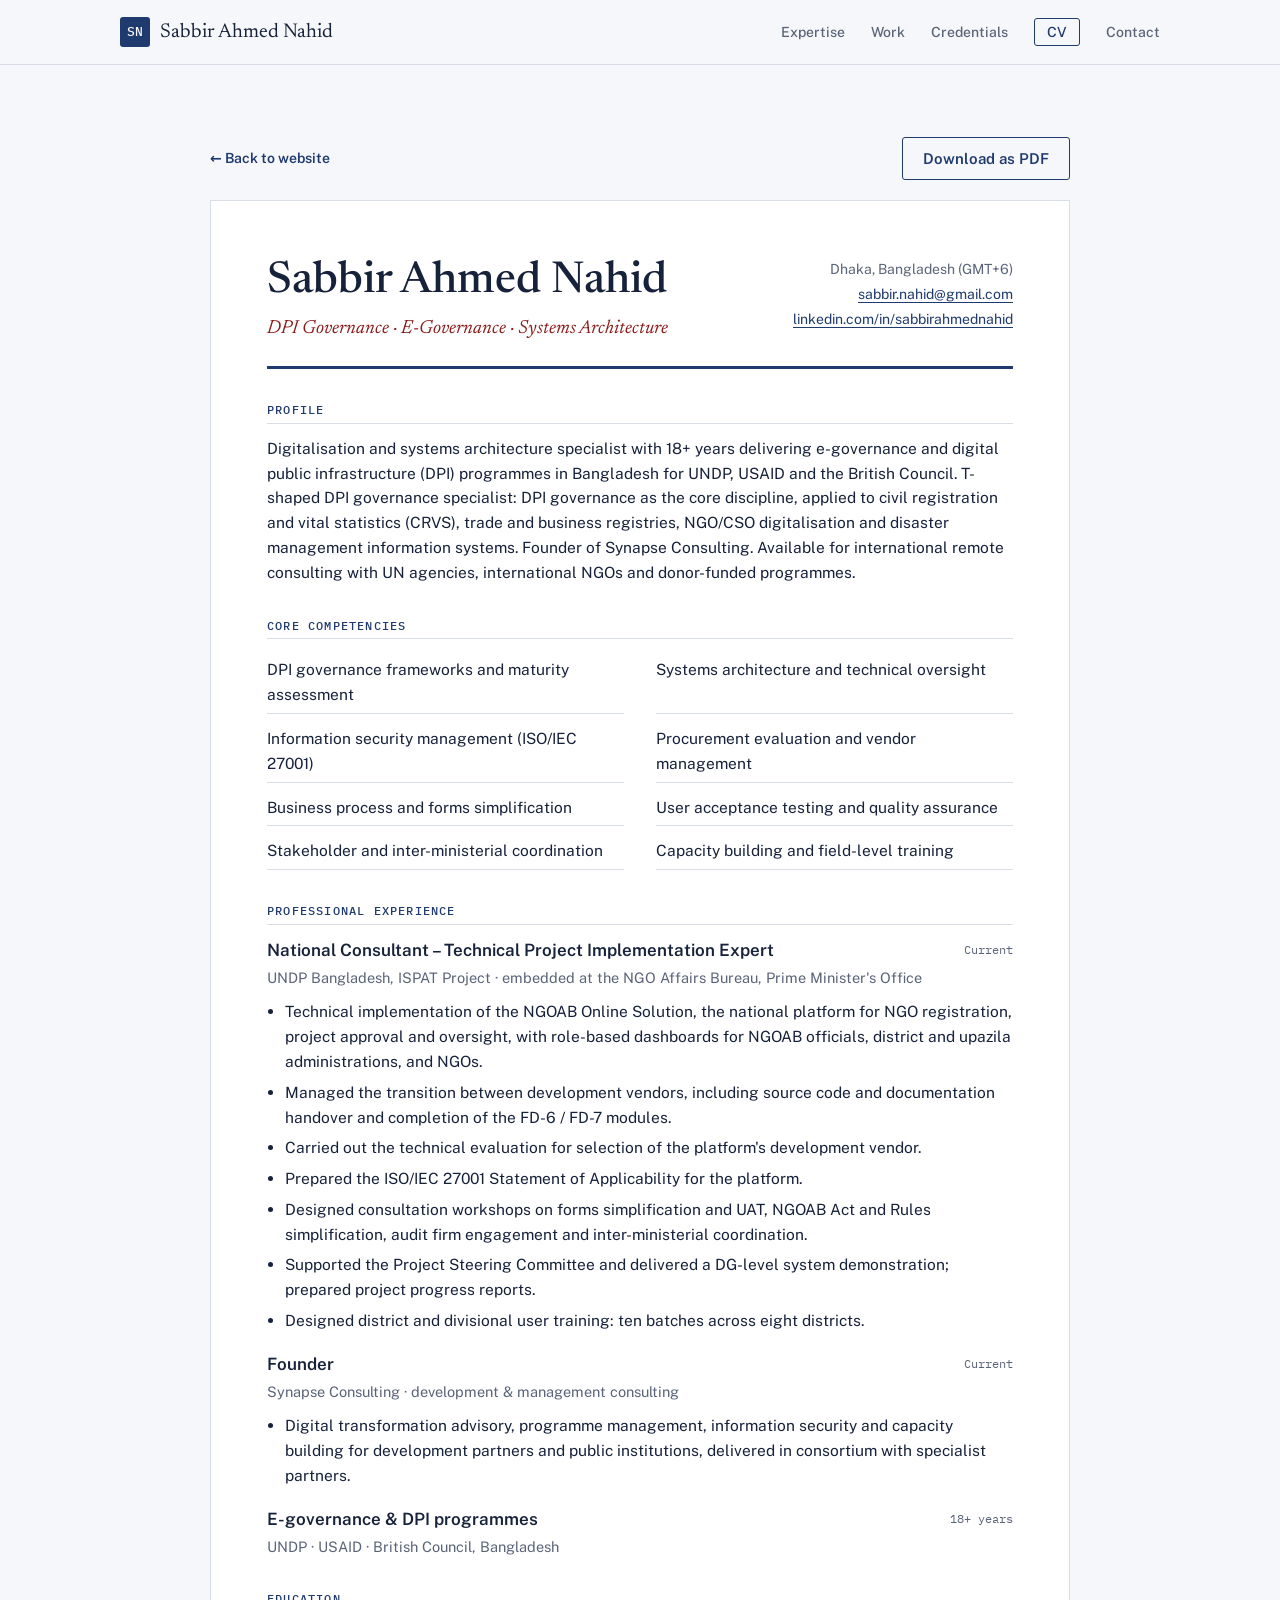
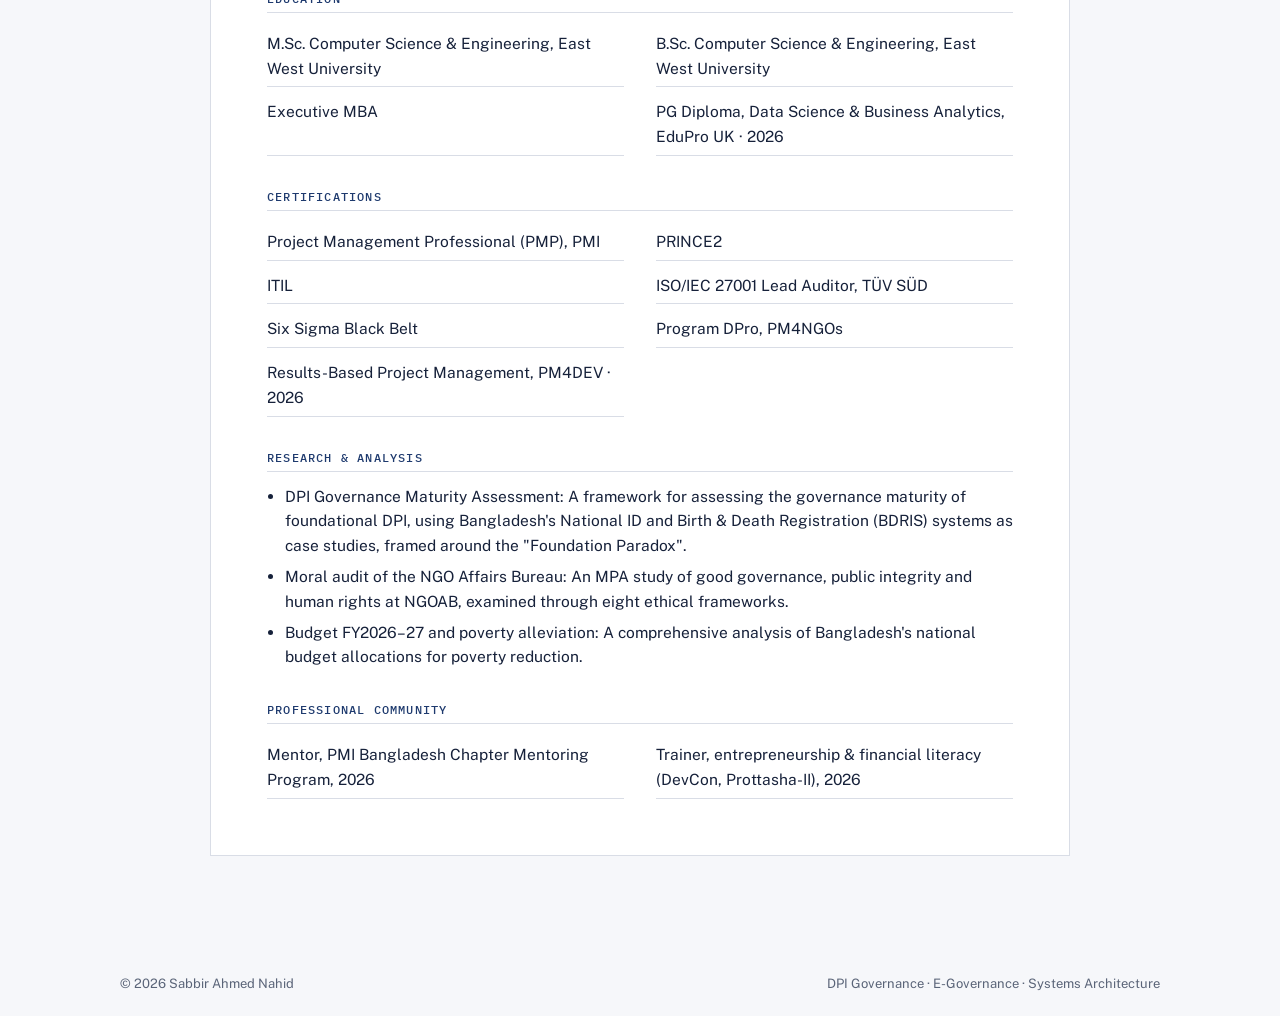
==== cv.html @ 0b2383c8 "Personal website and CV, content driven by content/site.json Co-Authored-By: Claude Opus 5.5 <norepl" ====
<!DOCTYPE html>
<html lang="en">
<head>
<meta charset="utf-8">
<meta name="viewport" content="width=device-width, initial-scale=1">
<title>Sabbir Ahmed Nahid — CV</title>
<meta name="description" content="Curriculum vitae of Sabbir Ahmed Nahid, DPI governance and e-governance specialist.">
<link rel="icon" href="data:image/svg+xml,%3Csvg xmlns='http://www.w3.org/2000/svg' viewBox='0 0 32 32'%3E%3Crect width='32' height='32' rx='4' fill='%231e3a6e'/%3E%3Ctext x='16' y='21' font-family='monospace' font-size='13' fill='white' text-anchor='middle'%3ESN%3C/text%3E%3C/svg%3E">
<link rel="preconnect" href="https://fonts.googleapis.com">
<link rel="preconnect" href="https://fonts.gstatic.com" crossorigin>
<link href="https://fonts.googleapis.com/css2?family=Newsreader:ital,opsz,wght@0,6..72,400;0,6..72,500;0,6..72,600;1,6..72,400&family=Public+Sans:wght@400;500;600;700&family=IBM+Plex+Mono:wght@400;500&display=swap" rel="stylesheet">
<link rel="stylesheet" href="/assets/css/style.css">
</head>
<body data-page="cv">

<header class="top" id="site-header"></header>

<section id="cv" aria-label="Curriculum vitae">
  <div class="wrap">
    <div class="cv-actions">
      <a class="cv-back" href="/">← Back to website</a>
      <button class="btn ghost" id="print-cv" type="button">Download as PDF</button>
    </div>
    <article class="cv" id="cv-doc"></article>
  </div>
</section>

<footer id="site-footer"></footer>
<script src="/assets/js/site.js"></script>
</body>
</html>
---- assets/css/style.css ----
/* Layout idea: a "T" — DPI governance as the deep vertical, sector applications as the horizontal bar — anchors the hero and the expertise section; everything else sits on a quiet ledger grid. */
:root{
  --ink:#16213a;
  --paper:#f6f7fa;
  --surface:#ffffff;
  --muted:#5a6478;
  --rule:#d9dde6;
  --royal:#1e3a6e;
  --crimson:#8b1a1a;
  --royal-soft:#e6ebf4;
  --display:"Newsreader", Cambria, Georgia, serif;
  --body:"Public Sans", "Segoe UI", system-ui, sans-serif;
  --mono:"IBM Plex Mono", ui-monospace, Menlo, monospace;
  color-scheme: light;
}
@media (prefers-color-scheme: dark){
  :root:not([data-theme="light"]){
    --ink:#e7ebf3; --paper:#0e1422; --surface:#151d2f; --muted:#9aa5bb; --rule:#2a344a;
    --royal:#8fb0ec; --crimson:#e07a72; --royal-soft:#1b2740; color-scheme: dark;
  }
}
:root[data-theme="dark"]{
  --ink:#e7ebf3; --paper:#0e1422; --surface:#151d2f; --muted:#9aa5bb; --rule:#2a344a;
  --royal:#8fb0ec; --crimson:#e07a72; --royal-soft:#1b2740; color-scheme: dark;
}

*{box-sizing:border-box}
html{scroll-behavior:smooth}
@media (prefers-reduced-motion: reduce){html{scroll-behavior:auto}*{transition:none!important}}
body{margin:0;background:var(--paper);color:var(--ink);font-family:var(--body);font-size:17px;line-height:1.6}
a{color:var(--royal);text-underline-offset:3px}
a:focus-visible,button:focus-visible{outline:2px solid var(--crimson);outline-offset:3px;border-radius:2px}
h1,h2,h3{font-family:var(--display);font-weight:500;line-height:1.15;text-wrap:balance;margin:0}
p{margin:0}
.wrap{max-width:1120px;margin:0 auto;padding:0 clamp(16px,4vw,40px)}
.label{font-family:var(--mono);font-size:12px;letter-spacing:.08em;text-transform:uppercase;color:var(--muted)}

/* Nav */
header.top{position:sticky;top:0;z-index:5;background:color-mix(in srgb,var(--paper) 88%,transparent);backdrop-filter:blur(8px);border-bottom:1px solid var(--rule)}
header.top .wrap{display:flex;align-items:center;justify-content:space-between;gap:24px;height:64px}
.mark{display:flex;align-items:center;gap:10px;text-decoration:none;color:var(--ink);font-family:var(--display);font-size:20px}
.mark b{display:inline-grid;place-items:center;width:30px;height:30px;background:var(--royal);color:var(--paper);font-family:var(--mono);font-size:13px;font-weight:500;border-radius:3px}
nav ul{display:flex;gap:26px;list-style:none;margin:0;padding:0}
nav a{color:var(--muted);text-decoration:none;font-size:14px;font-weight:500}
nav a:hover{color:var(--ink)}
@media (max-width:720px){nav ul{gap:16px}nav li.opt{display:none}}

/* Hero */
.hero{padding:clamp(48px,8vw,96px) 0 clamp(40px,6vw,72px);border-bottom:1px solid var(--rule)}
.hero .wrap{display:grid;grid-template-columns:1.25fr 1fr;gap:clamp(32px,5vw,72px);align-items:center}
@media (max-width:880px){.hero .wrap{grid-template-columns:1fr}}
.hero h1{font-size:clamp(38px,5.4vw,64px);letter-spacing:-.015em;margin:18px 0 22px}
.hero h1 em{font-style:italic;color:var(--crimson)}
.hero .lede{font-size:19px;color:var(--muted);max-width:56ch}
.hero .who{margin-top:28px;display:flex;flex-wrap:wrap;gap:12px 28px;font-size:15px}
.hero .who strong{display:block;font-weight:600}
.hero .who span{color:var(--muted)}
.cta{margin-top:32px;display:flex;flex-wrap:wrap;gap:12px}
.btn{display:inline-flex;align-items:center;gap:8px;padding:12px 20px;border-radius:3px;font-weight:600;font-size:15px;text-decoration:none;border:1px solid var(--royal);transition:background .15s,color .15s}
.btn.primary{background:var(--royal);color:var(--paper)}
.btn.primary:hover{background:var(--crimson);border-color:var(--crimson)}
.btn.ghost{color:var(--royal)}
.btn.ghost:hover{background:var(--royal-soft)}

/* T diagram */
.tee{position:relative;font-family:var(--body)}
.tee .bar{display:grid;grid-template-columns:repeat(4,1fr);gap:6px}
.tee .cell{background:var(--surface);border:1px solid var(--rule);border-top:3px solid var(--crimson);padding:12px 10px;font-size:13px;font-weight:600;line-height:1.3;min-height:76px;display:flex;flex-direction:column;justify-content:space-between;transition:transform .2s}
.tee .cell:hover{transform:translateY(-3px)}
.tee .cell small{font-family:var(--mono);font-weight:400;font-size:10.5px;color:var(--muted);letter-spacing:.04em}
.tee .stem{margin:6px auto 0;width:42%;min-width:150px;background:var(--royal);color:var(--paper);padding:22px 18px 26px;text-align:center}
.tee .stem .label{color:color-mix(in srgb,var(--paper) 70%,transparent)}
.tee .stem h3{font-size:26px;margin:8px 0 14px;color:var(--paper)}
.tee .stem ol{list-style:none;margin:0;padding:0;display:grid;gap:8px;font-size:13px}
.tee .stem li{border-top:1px solid color-mix(in srgb,var(--paper) 25%,transparent);padding-top:8px}
.tee figcaption{margin-top:14px;text-align:center;font-size:13px;color:var(--muted)}
@media (max-width:480px){.tee .bar{grid-template-columns:repeat(2,1fr)}.tee .stem{width:70%}}

/* Facts strip */
.facts{border-bottom:1px solid var(--rule);background:var(--surface)}
.facts .wrap{display:grid;grid-template-columns:repeat(4,1fr)}
.fact{padding:26px 20px 24px;border-left:1px solid var(--rule)}
.fact:first-child{border-left:0;padding-left:0}
.fact .n{font-family:var(--display);font-size:40px;line-height:1;color:var(--royal);font-variant-numeric:tabular-nums}
.fact p{margin-top:8px;font-size:14px;color:var(--muted)}
@media (max-width:760px){.facts .wrap{grid-template-columns:repeat(2,1fr)}.fact:nth-child(3){border-left:0;padding-left:0}.fact{border-top:1px solid var(--rule)}.fact:nth-child(-n+2){border-top:0}}

/* Sections */
section.block{padding:clamp(56px,8vw,96px) 0;border-bottom:1px solid var(--rule)}
.head{display:grid;grid-template-columns:220px 1fr;gap:32px;margin-bottom:40px}
.head h2{font-size:clamp(30px,3.6vw,42px)}
.head p{color:var(--muted);margin-top:12px;max-width:62ch}
@media (max-width:760px){.head{grid-template-columns:1fr;gap:8px}}
.num{font-family:var(--mono);font-size:12px;color:var(--crimson);letter-spacing:.08em;padding-top:12px}

/* Expertise */
.sectors{display:grid;grid-template-columns:repeat(4,1fr);gap:1px;background:var(--rule);border:1px solid var(--rule)}
.sector{background:var(--surface);padding:24px 22px}
.sector h3{font-size:22px;margin-bottom:10px}
.sector p{font-size:15px;color:var(--muted)}
.sector .label{display:block;margin-bottom:14px;color:var(--crimson)}
@media (max-width:900px){.sectors{grid-template-columns:repeat(2,1fr)}}
@media (max-width:520px){.sectors{grid-template-columns:1fr}}
.deep{margin-top:20px;display:grid;grid-template-columns:1fr 2fr;gap:0;border:1px solid var(--royal);background:var(--royal-soft)}
.deep .l{background:var(--royal);color:var(--paper);padding:28px 26px}
.deep .l .label{color:color-mix(in srgb,var(--paper) 70%,transparent)}
.deep .l h3{font-size:28px;margin-top:10px;color:var(--paper)}
.deep ul{margin:0;padding:26px 28px;list-style:none;display:grid;grid-template-columns:1fr 1fr;gap:12px 28px;font-size:15px}
.deep li{padding-left:16px;position:relative}
.deep li::before{content:"";position:absolute;left:0;top:.62em;width:7px;height:2px;background:var(--crimson)}
@media (max-width:760px){.deep{grid-template-columns:1fr}.deep ul{grid-template-columns:1fr}}

/* Engagement */
.engage{display:grid;grid-template-columns:220px 1fr;gap:32px}
@media (max-width:760px){.engage{grid-template-columns:1fr;gap:12px}}
.role{background:var(--surface);border:1px solid var(--rule);padding:clamp(22px,3vw,36px)}
.role .meta{display:flex;flex-wrap:wrap;gap:8px 18px;align-items:baseline;justify-content:space-between;border-bottom:1px solid var(--rule);padding-bottom:18px;margin-bottom:22px}
.role h3{font-size:26px}
.role .org{color:var(--muted);font-size:15px;margin-top:4px}
.chip{display:inline-block;font-family:var(--mono);font-size:11.5px;padding:4px 10px;border:1px solid var(--royal);color:var(--royal);border-radius:20px;white-space:nowrap}
.role > p{max-width:70ch;margin-bottom:22px}
.ledger{display:grid;grid-template-columns:1fr 1fr;gap:0 36px}
.ledger div{padding:14px 0;border-top:1px solid var(--rule);font-size:15px}
.ledger b{display:block;font-weight:600;margin-bottom:3px}
.ledger span{color:var(--muted)}
@media (max-width:700px){.ledger{grid-template-columns:1fr}}
.partners{margin-top:28px;display:flex;flex-wrap:wrap;gap:10px 36px;align-items:baseline}
.partners .p{font-family:var(--display);font-size:24px;color:var(--ink)}

/* Synapse */
.firm{display:grid;grid-template-columns:1.1fr 1fr;gap:clamp(28px,5vw,64px);align-items:start}
@media (max-width:820px){.firm{grid-template-columns:1fr}}
.tag{font-family:var(--display);font-style:italic;font-size:clamp(28px,3.4vw,40px);color:var(--crimson);line-height:1.2;margin:14px 0 18px}
.services{list-style:none;margin:0;padding:0;counter-reset:s}
.services li{counter-increment:s;display:grid;grid-template-columns:44px 1fr;padding:16px 0;border-top:1px solid var(--rule)}
.services li::before{content:counter(s,decimal-leading-zero);font-family:var(--mono);font-size:12px;color:var(--crimson);padding-top:4px}
.services b{display:block}
.services span{color:var(--muted);font-size:15px}

/* Credentials */
.creds{display:grid;grid-template-columns:repeat(3,1fr);gap:28px}
@media (max-width:900px){.creds{grid-template-columns:1fr}}
.col h3{font-size:22px;padding-bottom:12px;border-bottom:2px solid var(--ink);margin-bottom:6px}
.col ul{list-style:none;margin:0;padding:0}
.col li{padding:12px 0;border-bottom:1px solid var(--rule);font-size:15px;display:flex;justify-content:space-between;gap:16px}
.col li span{color:var(--muted);font-family:var(--mono);font-size:12px;white-space:nowrap;padding-top:3px}
.pipeline{display:flex;flex-wrap:wrap;align-items:center;gap:8px;margin-top:16px}
.pipeline .chip.next{border-style:dashed;color:var(--muted);border-color:var(--muted)}
.pipeline i{color:var(--muted);font-style:normal}

/* Research */
.research{display:grid;grid-template-columns:repeat(3,1fr);gap:20px}
@media (max-width:900px){.research{grid-template-columns:1fr}}
.paper{background:var(--surface);border:1px solid var(--rule);padding:26px;display:flex;flex-direction:column;gap:12px}
.paper h3{font-size:22px}
.paper p{font-size:15px;color:var(--muted)}
.paper.feature{border-top:3px solid var(--crimson)}

/* Contact */
.contact{background:var(--royal);color:var(--paper);padding:clamp(56px,8vw,88px) 0}
.contact .wrap{display:grid;grid-template-columns:1.3fr 1fr;gap:40px;align-items:end}
@media (max-width:820px){.contact .wrap{grid-template-columns:1fr}}
.contact h2{font-size:clamp(32px,4.2vw,50px);color:var(--paper)}
.contact p{color:color-mix(in srgb,var(--paper) 78%,transparent);margin-top:16px;max-width:52ch}
.contact dl{margin:0;display:grid;gap:14px}
.contact dt{font-family:var(--mono);font-size:11.5px;letter-spacing:.08em;text-transform:uppercase;color:color-mix(in srgb,var(--paper) 60%,transparent)}
.contact dd{margin:2px 0 0;font-size:17px}
.contact a{color:var(--paper)}
/* CV view */
.cv-link{border:1px solid var(--royal);color:var(--royal)!important;padding:5px 12px;border-radius:3px}
.cv-link:hover{background:var(--royal-soft)}
#cv{padding:clamp(40px,6vw,72px) 0 clamp(56px,8vw,96px)}
.cv{max-width:860px;margin:0 auto;background:var(--surface);border:1px solid var(--rule);padding:clamp(24px,5vw,56px)}
.cv-top{display:flex;flex-wrap:wrap;justify-content:space-between;gap:16px 32px;border-bottom:3px solid var(--royal);padding-bottom:22px}
.cv-top h1{font-size:clamp(32px,4.4vw,44px)}
.cv-top .sub{color:var(--crimson);font-family:var(--display);font-style:italic;font-size:19px;margin-top:6px}
.cv-top address{font-style:normal;font-size:14px;line-height:1.8;color:var(--muted);text-align:right}
@media (max-width:600px){.cv-top address{text-align:left}}
.cv h2{font-family:var(--mono);font-size:12px;letter-spacing:.1em;text-transform:uppercase;color:var(--royal);font-weight:500;margin:34px 0 12px;padding-bottom:6px;border-bottom:1px solid var(--rule)}
.cv p,.cv li{font-size:15.5px}
.cv ul{margin:0;padding-left:18px;display:grid;gap:6px}
.cv .item{display:grid;grid-template-columns:1fr auto;gap:2px 20px;margin-bottom:18px}
.cv .item b{font-weight:600}
.cv .item .when{font-family:var(--mono);font-size:12px;color:var(--muted);white-space:nowrap;padding-top:3px}
.cv .item .org{grid-column:1/-1;color:var(--muted);font-size:14.5px}
.cv .item ul{grid-column:1/-1;margin-top:8px}
.cv .two{display:grid;grid-template-columns:1fr 1fr;gap:6px 32px;padding:0;list-style:none}
.cv .two li{padding:6px 0;border-bottom:1px solid var(--rule)}
@media (max-width:600px){.cv .two{grid-template-columns:1fr}}
.cv-back{display:inline-block;margin-bottom:20px;font-size:14px;font-weight:600;text-decoration:none}
footer{padding:22px 0;font-size:13px;color:var(--muted)}
footer .wrap{display:flex;justify-content:space-between;flex-wrap:wrap;gap:10px}

/* Header link active state */
nav a[aria-current="page"]{color:var(--ink)}
.cv-actions{max-width:860px;margin:0 auto 20px;display:flex;justify-content:space-between;align-items:center;gap:12px;flex-wrap:wrap}
.cv-actions .cv-back{margin:0}
button.btn{cursor:pointer;font-family:var(--body);background:transparent}

/* Contact form */
.form{display:grid;gap:12px;margin-top:28px;max-width:560px}
.form .row{display:grid;grid-template-columns:1fr 1fr;gap:12px}
@media (max-width:560px){.form .row{grid-template-columns:1fr}}
.form label{display:grid;gap:4px;font-family:var(--mono);font-size:11.5px;letter-spacing:.08em;text-transform:uppercase;color:color-mix(in srgb,var(--paper) 70%,transparent)}
.form input,.form textarea{font:inherit;font-family:var(--body);font-size:15px;text-transform:none;letter-spacing:0;padding:10px 12px;border-radius:3px;border:1px solid color-mix(in srgb,var(--paper) 35%,transparent);background:color-mix(in srgb,var(--paper) 8%,transparent);color:var(--paper)}
.form input:focus,.form textarea:focus{outline:2px solid var(--paper);outline-offset:1px}
.form textarea{min-height:120px;resize:vertical}
.form .hp{position:absolute;left:-9999px}
.form button{justify-self:start;background:var(--paper);color:var(--royal);border-color:var(--paper)}
.form button:hover{background:var(--crimson);color:var(--paper);border-color:var(--crimson)}
.form .status{font-size:14px;min-height:1.4em;color:var(--paper)}

/* Print the CV cleanly */
@media print{
  header.top,footer,.cv-actions{display:none!important}
  body{background:#fff;color:#000;font-size:11pt}
  #cv{padding:0}
  .cv{border:0;padding:0;max-width:none}
  .cv h2{color:#1e3a6e}
  .cv-top{border-bottom-color:#1e3a6e}
  .cv-top .sub{color:#8b1a1a}
  a{color:#000;text-decoration:none}
  .cv .item{break-inside:avoid}
}
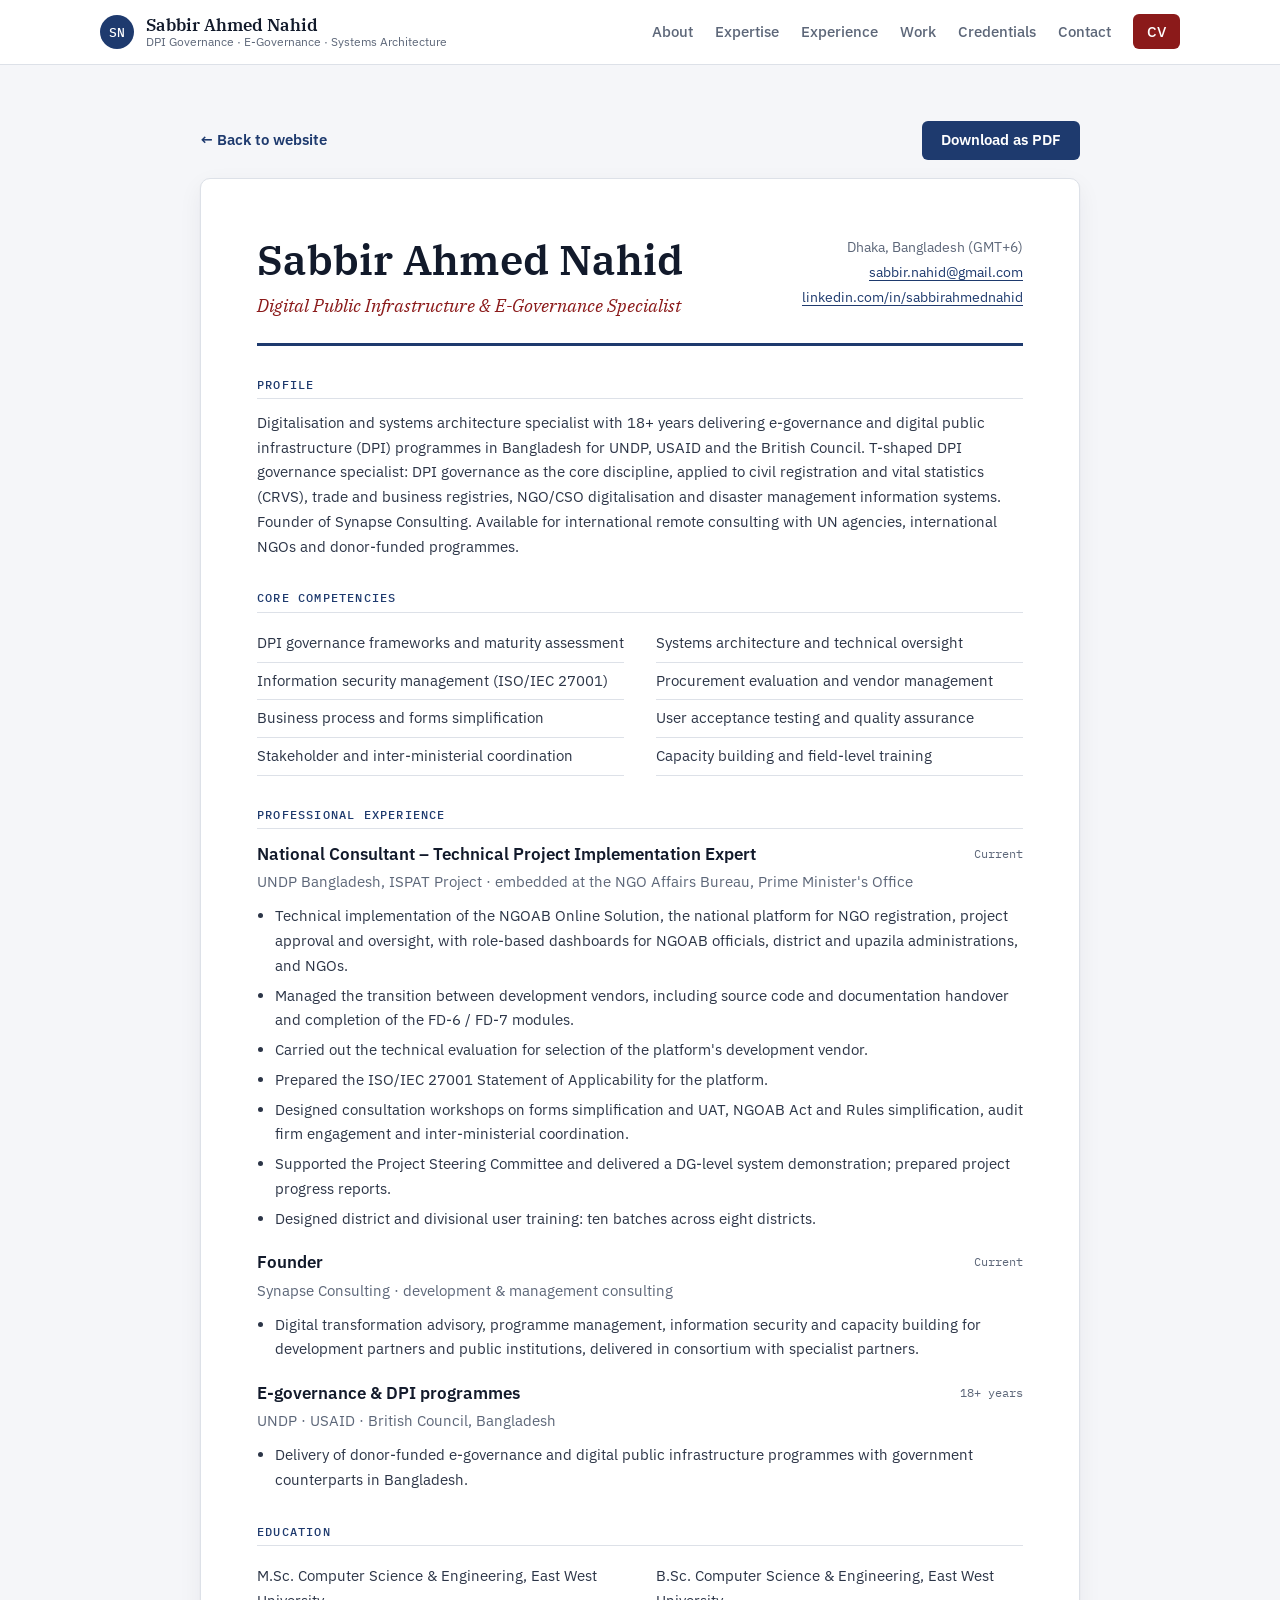
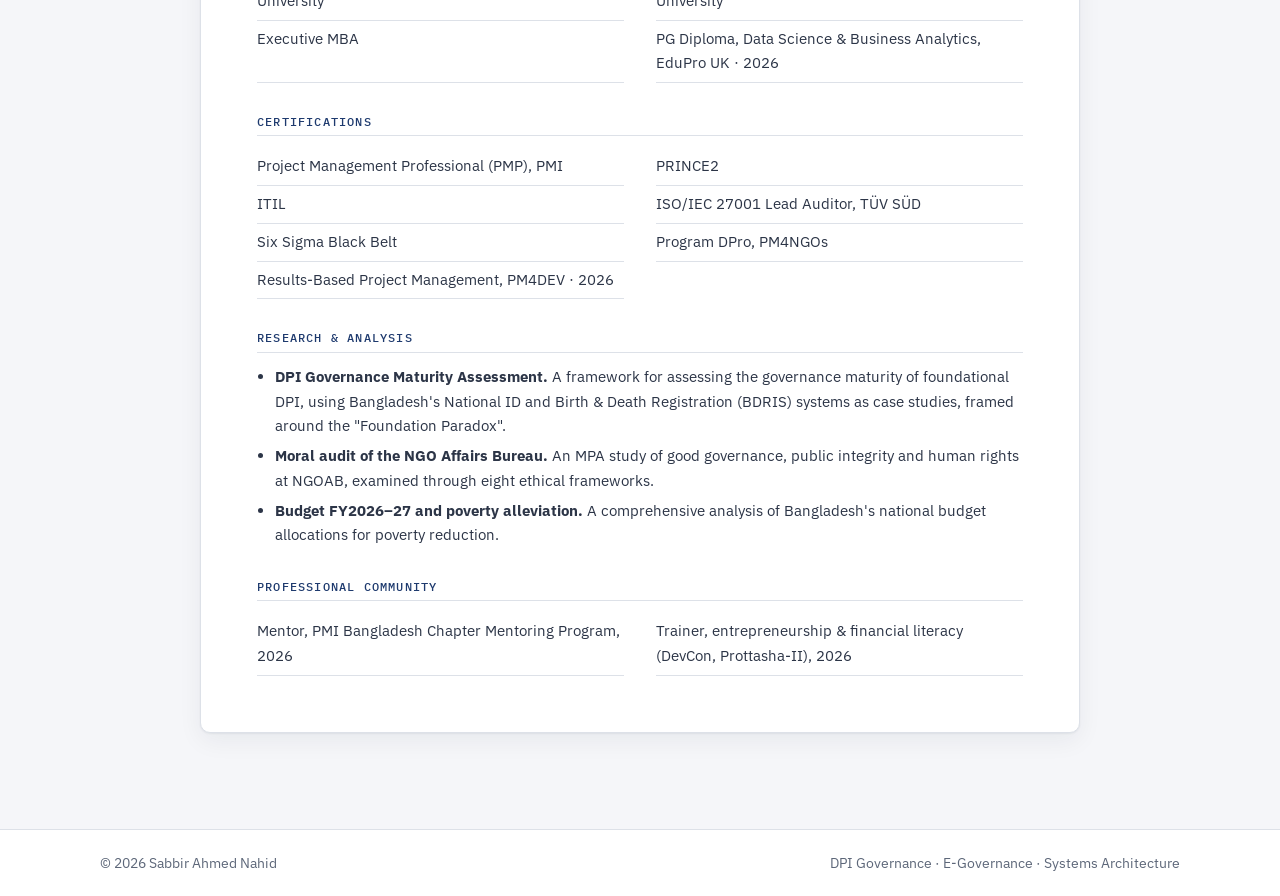
==== commit 9723a10b: "Redesign: profile header, at-a-glance panel, timeline, case study, approach, credential badges Co-Au" ====
--- a/cv.html
+++ b/cv.html
@@ -8,7 +8,7 @@
 <link rel="icon" href="data:image/svg+xml,%3Csvg xmlns='http://www.w3.org/2000/svg' viewBox='0 0 32 32'%3E%3Crect width='32' height='32' rx='4' fill='%231e3a6e'/%3E%3Ctext x='16' y='21' font-family='monospace' font-size='13' fill='white' text-anchor='middle'%3ESN%3C/text%3E%3C/svg%3E">
 <link rel="preconnect" href="https://fonts.googleapis.com">
 <link rel="preconnect" href="https://fonts.gstatic.com" crossorigin>
-<link href="https://fonts.googleapis.com/css2?family=Newsreader:ital,opsz,wght@0,6..72,400;0,6..72,500;0,6..72,600;1,6..72,400&family=Public+Sans:wght@400;500;600;700&family=IBM+Plex+Mono:wght@400;500&display=swap" rel="stylesheet">
+<link href="https://fonts.googleapis.com/css2?family=IBM+Plex+Mono:wght@400;500&family=IBM+Plex+Sans:wght@400;500;600&family=IBM+Plex+Serif:ital,wght@0,500;0,600;1,400&display=swap" rel="stylesheet">
 <link rel="stylesheet" href="/assets/css/style.css">
 </head>
 <body data-page="cv">
@@ -19,7 +19,7 @@
   <div class="wrap">
     <div class="cv-actions">
       <a class="cv-back" href="/">← Back to website</a>
-      <button class="btn ghost" id="print-cv" type="button">Download as PDF</button>
+      <button class="btn navy" id="print-cv" type="button">Download as PDF</button>
     </div>
     <article class="cv" id="cv-doc"></article>
   </div>
--- a/assets/css/style.css
+++ b/assets/css/style.css
@@ -1,221 +1,284 @@
-/* Layout idea: a "T" — DPI governance as the deep vertical, sector applications as the horizontal bar — anchors the hero and the expertise section; everything else sits on a quiet ledger grid. */
+/* Layout idea: a consultant's profile. A navy "blueprint" band introduces the person with an at-a-glance panel,
+   then white, ruled sections read like a well-set capability statement. */
 :root{
-  --ink:#16213a;
-  --paper:#f6f7fa;
+  --ink:#121a2b;
+  --text:#2c3547;
+  --muted:#5d6779;
+  --paper:#f5f6f9;
   --surface:#ffffff;
-  --muted:#5a6478;
-  --rule:#d9dde6;
-  --royal:#1e3a6e;
-  --crimson:#8b1a1a;
-  --royal-soft:#e6ebf4;
-  --display:"Newsreader", Cambria, Georgia, serif;
-  --body:"Public Sans", "Segoe UI", system-ui, sans-serif;
+  --rule:#dde1e8;
+  --navy:#1e3a6e;
+  --navy-deep:#132849;
+  --navy-soft:#e8edf5;
+  --red:#8b1a1a;
+  --ok:#2f7d4f;
+  --on-navy:#ffffff;
+  --on-navy-muted:#b9c6de;
+  --display:"IBM Plex Serif", Cambria, Georgia, serif;
+  --body:"IBM Plex Sans", "Segoe UI", system-ui, sans-serif;
   --mono:"IBM Plex Mono", ui-monospace, Menlo, monospace;
+  --radius:6px;
+  --shadow:0 1px 2px rgba(18,26,43,.06), 0 8px 24px rgba(18,26,43,.06);
   color-scheme: light;
 }
 @media (prefers-color-scheme: dark){
   :root:not([data-theme="light"]){
-    --ink:#e7ebf3; --paper:#0e1422; --surface:#151d2f; --muted:#9aa5bb; --rule:#2a344a;
-    --royal:#8fb0ec; --crimson:#e07a72; --royal-soft:#1b2740; color-scheme: dark;
+    --ink:#eef1f7; --text:#cdd4e1; --muted:#98a3b8; --paper:#0d1320; --surface:#151d2e; --rule:#283247;
+    --navy:#8fb0ec; --navy-deep:#0f1d38; --navy-soft:#1a2640; --red:#e58a82; --ok:#6cc495;
+    --on-navy:#ffffff; --on-navy-muted:#a9b8d4; --shadow:none; color-scheme: dark;
   }
 }
 :root[data-theme="dark"]{
-  --ink:#e7ebf3; --paper:#0e1422; --surface:#151d2f; --muted:#9aa5bb; --rule:#2a344a;
-  --royal:#8fb0ec; --crimson:#e07a72; --royal-soft:#1b2740; color-scheme: dark;
+  --ink:#eef1f7; --text:#cdd4e1; --muted:#98a3b8; --paper:#0d1320; --surface:#151d2e; --rule:#283247;
+  --navy:#8fb0ec; --navy-deep:#0f1d38; --navy-soft:#1a2640; --red:#e58a82; --ok:#6cc495;
+  --on-navy:#ffffff; --on-navy-muted:#a9b8d4; --shadow:none; color-scheme: dark;
 }
 
 *{box-sizing:border-box}
-html{scroll-behavior:smooth}
-@media (prefers-reduced-motion: reduce){html{scroll-behavior:auto}*{transition:none!important}}
-body{margin:0;background:var(--paper);color:var(--ink);font-family:var(--body);font-size:17px;line-height:1.6}
-a{color:var(--royal);text-underline-offset:3px}
-a:focus-visible,button:focus-visible{outline:2px solid var(--crimson);outline-offset:3px;border-radius:2px}
-h1,h2,h3{font-family:var(--display);font-weight:500;line-height:1.15;text-wrap:balance;margin:0}
+html{scroll-behavior:smooth;scroll-padding-top:72px}
+@media (prefers-reduced-motion: reduce){html{scroll-behavior:auto}*{transition:none!important;animation:none!important}}
+body{margin:0;background:var(--paper);color:var(--text);font-family:var(--body);font-size:16.5px;line-height:1.65}
+img{max-width:100%}
+a{color:var(--navy);text-underline-offset:3px}
+a:focus-visible,button:focus-visible,summary:focus-visible{outline:2px solid var(--red);outline-offset:3px;border-radius:3px}
+h1,h2,h3,h4{font-family:var(--display);color:var(--ink);line-height:1.2;text-wrap:balance;margin:0;font-weight:600}
 p{margin:0}
-.wrap{max-width:1120px;margin:0 auto;padding:0 clamp(16px,4vw,40px)}
-.label{font-family:var(--mono);font-size:12px;letter-spacing:.08em;text-transform:uppercase;color:var(--muted)}
-
-/* Nav */
-header.top{position:sticky;top:0;z-index:5;background:color-mix(in srgb,var(--paper) 88%,transparent);backdrop-filter:blur(8px);border-bottom:1px solid var(--rule)}
-header.top .wrap{display:flex;align-items:center;justify-content:space-between;gap:24px;height:64px}
-.mark{display:flex;align-items:center;gap:10px;text-decoration:none;color:var(--ink);font-family:var(--display);font-size:20px}
-.mark b{display:inline-grid;place-items:center;width:30px;height:30px;background:var(--royal);color:var(--paper);font-family:var(--mono);font-size:13px;font-weight:500;border-radius:3px}
-nav ul{display:flex;gap:26px;list-style:none;margin:0;padding:0}
-nav a{color:var(--muted);text-decoration:none;font-size:14px;font-weight:500}
-nav a:hover{color:var(--ink)}
-@media (max-width:720px){nav ul{gap:16px}nav li.opt{display:none}}
-
-/* Hero */
-.hero{padding:clamp(48px,8vw,96px) 0 clamp(40px,6vw,72px);border-bottom:1px solid var(--rule)}
-.hero .wrap{display:grid;grid-template-columns:1.25fr 1fr;gap:clamp(32px,5vw,72px);align-items:center}
-@media (max-width:880px){.hero .wrap{grid-template-columns:1fr}}
-.hero h1{font-size:clamp(38px,5.4vw,64px);letter-spacing:-.015em;margin:18px 0 22px}
-.hero h1 em{font-style:italic;color:var(--crimson)}
-.hero .lede{font-size:19px;color:var(--muted);max-width:56ch}
-.hero .who{margin-top:28px;display:flex;flex-wrap:wrap;gap:12px 28px;font-size:15px}
-.hero .who strong{display:block;font-weight:600}
-.hero .who span{color:var(--muted)}
-.cta{margin-top:32px;display:flex;flex-wrap:wrap;gap:12px}
-.btn{display:inline-flex;align-items:center;gap:8px;padding:12px 20px;border-radius:3px;font-weight:600;font-size:15px;text-decoration:none;border:1px solid var(--royal);transition:background .15s,color .15s}
-.btn.primary{background:var(--royal);color:var(--paper)}
-.btn.primary:hover{background:var(--crimson);border-color:var(--crimson)}
-.btn.ghost{color:var(--royal)}
-.btn.ghost:hover{background:var(--royal-soft)}
-
-/* T diagram */
-.tee{position:relative;font-family:var(--body)}
-.tee .bar{display:grid;grid-template-columns:repeat(4,1fr);gap:6px}
-.tee .cell{background:var(--surface);border:1px solid var(--rule);border-top:3px solid var(--crimson);padding:12px 10px;font-size:13px;font-weight:600;line-height:1.3;min-height:76px;display:flex;flex-direction:column;justify-content:space-between;transition:transform .2s}
-.tee .cell:hover{transform:translateY(-3px)}
-.tee .cell small{font-family:var(--mono);font-weight:400;font-size:10.5px;color:var(--muted);letter-spacing:.04em}
-.tee .stem{margin:6px auto 0;width:42%;min-width:150px;background:var(--royal);color:var(--paper);padding:22px 18px 26px;text-align:center}
-.tee .stem .label{color:color-mix(in srgb,var(--paper) 70%,transparent)}
-.tee .stem h3{font-size:26px;margin:8px 0 14px;color:var(--paper)}
-.tee .stem ol{list-style:none;margin:0;padding:0;display:grid;gap:8px;font-size:13px}
-.tee .stem li{border-top:1px solid color-mix(in srgb,var(--paper) 25%,transparent);padding-top:8px}
-.tee figcaption{margin-top:14px;text-align:center;font-size:13px;color:var(--muted)}
-@media (max-width:480px){.tee .bar{grid-template-columns:repeat(2,1fr)}.tee .stem{width:70%}}
-
-/* Facts strip */
-.facts{border-bottom:1px solid var(--rule);background:var(--surface)}
-.facts .wrap{display:grid;grid-template-columns:repeat(4,1fr)}
-.fact{padding:26px 20px 24px;border-left:1px solid var(--rule)}
-.fact:first-child{border-left:0;padding-left:0}
-.fact .n{font-family:var(--display);font-size:40px;line-height:1;color:var(--royal);font-variant-numeric:tabular-nums}
-.fact p{margin-top:8px;font-size:14px;color:var(--muted)}
-@media (max-width:760px){.facts .wrap{grid-template-columns:repeat(2,1fr)}.fact:nth-child(3){border-left:0;padding-left:0}.fact{border-top:1px solid var(--rule)}.fact:nth-child(-n+2){border-top:0}}
-
-/* Sections */
-section.block{padding:clamp(56px,8vw,96px) 0;border-bottom:1px solid var(--rule)}
-.head{display:grid;grid-template-columns:220px 1fr;gap:32px;margin-bottom:40px}
-.head h2{font-size:clamp(30px,3.6vw,42px)}
-.head p{color:var(--muted);margin-top:12px;max-width:62ch}
-@media (max-width:760px){.head{grid-template-columns:1fr;gap:8px}}
-.num{font-family:var(--mono);font-size:12px;color:var(--crimson);letter-spacing:.08em;padding-top:12px}
+ul{margin:0;padding:0;list-style:none}
+.wrap{max-width:1160px;margin:0 auto;padding:0 clamp(16px,4vw,40px)}
+.mono{font-family:var(--mono);font-size:12px;letter-spacing:.08em;text-transform:uppercase}
+
+/* ---------- Header ---------- */
+header.top{position:sticky;top:0;z-index:20;background:color-mix(in srgb,var(--surface) 92%,transparent);backdrop-filter:blur(10px);border-bottom:1px solid var(--rule)}
+header.top .wrap{display:flex;align-items:center;justify-content:space-between;gap:20px;height:64px}
+.mark{display:flex;align-items:center;gap:12px;text-decoration:none;color:var(--ink)}
+.mark b{display:inline-grid;place-items:center;width:34px;height:34px;border-radius:50%;background:var(--navy);color:var(--surface);font-family:var(--mono);font-size:12.5px;font-weight:500}
+.mark span{display:grid;line-height:1.2}
+.mark strong{font-family:var(--display);font-size:17px;font-weight:600}
+.mark small{font-size:12px;color:var(--muted)}
+nav ul{display:flex;align-items:center;gap:22px}
+nav a{color:var(--muted);text-decoration:none;font-size:14.5px;font-weight:500}
+nav a:hover,nav a[aria-current="page"]{color:var(--ink)}
+nav .nav-cv{background:var(--navy);color:var(--surface);padding:8px 14px;border-radius:var(--radius)}
+nav .nav-cv:hover,nav .nav-cv[aria-current="page"]{background:var(--red);color:#fff}
+@media (max-width:980px){nav li.opt{display:none}}
+@media (max-width:520px){.mark small{display:none}nav ul{gap:14px}}
+
+/* ---------- Buttons & chips ---------- */
+.btn{display:inline-flex;align-items:center;gap:8px;padding:11px 18px;border-radius:var(--radius);font:600 14.5px/1 var(--body);text-decoration:none;border:1px solid transparent;cursor:pointer;transition:background .15s,color .15s,border-color .15s}
+.btn svg{width:16px;height:16px;flex:none}
+.btn.solid{background:var(--on-navy);color:var(--navy-deep)}
+.btn.solid:hover{background:var(--red);color:#fff}
+.btn.line{border-color:color-mix(in srgb,var(--on-navy) 45%,transparent);color:var(--on-navy)}
+.btn.line:hover{background:color-mix(in srgb,var(--on-navy) 12%,transparent)}
+.btn.navy{background:var(--navy);color:var(--surface)}
+.btn.navy:hover{background:var(--red);color:#fff}
+.btn.ghost{border-color:var(--rule);color:var(--ink);background:var(--surface)}
+.btn.ghost:hover{border-color:var(--navy)}
+.chip{display:inline-block;font-family:var(--mono);font-size:11.5px;padding:3px 10px;border-radius:20px;background:var(--navy-soft);color:var(--navy);white-space:nowrap}
+
+/* ---------- Profile band ---------- */
+.profile{background-color:var(--navy-deep);color:var(--on-navy);
+  background-image:linear-gradient(color-mix(in srgb,#fff 5%,transparent) 1px,transparent 1px),linear-gradient(90deg,color-mix(in srgb,#fff 5%,transparent) 1px,transparent 1px);
+  background-size:40px 40px;padding:clamp(44px,6vw,72px) 0 clamp(96px,10vw,120px)}
+.profile .wrap{display:grid;grid-template-columns:1.35fr 1fr;gap:clamp(28px,5vw,64px);align-items:start}
+@media (max-width:900px){.profile .wrap{grid-template-columns:1fr}}
+.id{display:flex;align-items:center;gap:18px;margin-bottom:26px}
+.avatar{width:84px;height:84px;border-radius:50%;flex:none;display:grid;place-items:center;background:var(--on-navy);color:var(--navy-deep);font:500 26px var(--mono);border:3px solid color-mix(in srgb,#fff 25%,transparent);overflow:hidden}
+.avatar img{width:100%;height:100%;object-fit:cover}
+.id .mono{color:var(--on-navy-muted)}
+.profile h1{color:var(--on-navy);font-size:clamp(36px,5vw,56px);letter-spacing:-.01em;font-weight:600}
+.profile .title{font-family:var(--display);font-size:clamp(19px,2vw,23px);color:#f2c9c4;margin:10px 0 18px;font-style:italic;font-weight:400}
+.profile .summary{font-size:18px;color:var(--on-navy-muted);max-width:60ch}
+.profile .actions{display:flex;flex-wrap:wrap;gap:10px;margin-top:28px}
+.glance{background:var(--surface);color:var(--text);border-radius:10px;padding:24px 26px;box-shadow:0 20px 50px rgba(0,0,0,.25)}
+.glance h2{font-size:13px;font-family:var(--mono);font-weight:500;letter-spacing:.08em;text-transform:uppercase;color:var(--muted);margin-bottom:6px}
+.glance dl{margin:0}
+.glance dl div{display:grid;grid-template-columns:118px 1fr;gap:12px;padding:11px 0;border-bottom:1px solid var(--rule);font-size:14.5px}
+.glance dt{color:var(--muted)}
+.glance dd{margin:0;color:var(--ink);font-weight:500}
+.avail{display:flex;gap:10px;align-items:center;margin-top:16px;font-size:14px;font-weight:600;color:var(--ok)}
+.avail i{width:9px;height:9px;border-radius:50%;background:var(--ok);box-shadow:0 0 0 4px color-mix(in srgb,var(--ok) 20%,transparent);flex:none}
+
+/* ---------- Stats ---------- */
+.stats{margin-top:-64px;position:relative;z-index:2}
+.stats ul{display:grid;grid-template-columns:repeat(4,1fr);background:var(--surface);border:1px solid var(--rule);border-radius:10px;box-shadow:var(--shadow)}
+.stats li{padding:24px 24px 22px;border-left:1px solid var(--rule)}
+.stats li:first-child{border-left:0}
+.stats b{display:block;font-family:var(--display);font-size:38px;line-height:1;color:var(--navy);font-variant-numeric:tabular-nums;font-weight:600}
+.stats span{display:block;margin-top:8px;font-size:14px;color:var(--muted);line-height:1.45}
+@media (max-width:800px){.stats ul{grid-template-columns:1fr 1fr}.stats li:nth-child(3){border-left:0}.stats li:nth-child(n+3){border-top:1px solid var(--rule)}}
+
+/* ---------- Sections ---------- */
+section.block{padding:clamp(56px,7vw,88px) 0}
+section.block + section.block{border-top:1px solid var(--rule)}
+section.alt{background:var(--surface)}
+.sh{margin-bottom:36px;max-width:760px}
+.sh .mono{display:flex;align-items:center;gap:10px;color:var(--red)}
+.sh .mono::before{content:"";width:22px;height:2px;background:var(--red)}
+.sh h2{font-size:clamp(28px,3.4vw,38px);margin-top:12px}
+.sh p{margin-top:12px;color:var(--muted);font-size:17px}
+
+/* About */
+.about{display:grid;grid-template-columns:1.25fr 1fr;gap:clamp(28px,5vw,64px);align-items:start}
+@media (max-width:900px){.about{grid-template-columns:1fr}}
+.about .prose{display:grid;gap:16px;font-size:17px;max-width:64ch}
+.about .prose p:first-child{font-size:19px;color:var(--ink)}
+.tee{background:var(--surface);border:1px solid var(--rule);border-radius:10px;padding:22px;box-shadow:var(--shadow)}
+.tee .cap{font-size:13.5px;color:var(--muted);margin-bottom:14px}
+.tee .bar{display:grid;grid-template-columns:repeat(4,1fr);gap:5px}
+.tee .cell{background:var(--navy-soft);border-top:3px solid var(--red);padding:10px 8px;font-size:12.5px;font-weight:600;color:var(--ink);line-height:1.3;min-height:64px}
+.tee .stem{margin:5px auto 0;width:46%;min-width:160px;background:var(--navy);color:var(--surface);padding:18px 16px;text-align:center;border-radius:0 0 6px 6px}
+.tee .stem strong{display:block;font-family:var(--display);font-size:21px;margin-bottom:10px}
+.tee .stem li{font-size:12.5px;padding:6px 0;border-top:1px solid color-mix(in srgb,var(--surface) 25%,transparent)}
+@media (max-width:440px){.tee .bar{grid-template-columns:1fr 1fr}}
 
 /* Expertise */
-.sectors{display:grid;grid-template-columns:repeat(4,1fr);gap:1px;background:var(--rule);border:1px solid var(--rule)}
-.sector{background:var(--surface);padding:24px 22px}
-.sector h3{font-size:22px;margin-bottom:10px}
-.sector p{font-size:15px;color:var(--muted)}
-.sector .label{display:block;margin-bottom:14px;color:var(--crimson)}
-@media (max-width:900px){.sectors{grid-template-columns:repeat(2,1fr)}}
+.skills{display:grid;grid-template-columns:repeat(3,1fr);gap:20px}
+@media (max-width:900px){.skills{grid-template-columns:1fr}}
+.card{background:var(--surface);border:1px solid var(--rule);border-radius:10px;padding:24px}
+section.alt .card{background:var(--paper)}
+.skill h3{font-size:19px;display:flex;align-items:center;gap:10px;margin-bottom:14px}
+.skill h3 span{display:inline-grid;place-items:center;width:30px;height:30px;border-radius:6px;background:var(--navy);color:var(--surface);font:500 12px var(--mono)}
+.skill li{position:relative;padding:8px 0 8px 26px;border-top:1px solid var(--rule);font-size:15px}
+.skill li::before{content:"";position:absolute;left:4px;top:15px;width:10px;height:6px;border-left:2px solid var(--ok);border-bottom:2px solid var(--ok);transform:rotate(-45deg)}
+.subhead{font-size:20px;margin:44px 0 16px}
+.sectors{display:grid;grid-template-columns:repeat(4,1fr);gap:16px}
+@media (max-width:980px){.sectors{grid-template-columns:1fr 1fr}}
 @media (max-width:520px){.sectors{grid-template-columns:1fr}}
-.deep{margin-top:20px;display:grid;grid-template-columns:1fr 2fr;gap:0;border:1px solid var(--royal);background:var(--royal-soft)}
-.deep .l{background:var(--royal);color:var(--paper);padding:28px 26px}
-.deep .l .label{color:color-mix(in srgb,var(--paper) 70%,transparent)}
-.deep .l h3{font-size:28px;margin-top:10px;color:var(--paper)}
-.deep ul{margin:0;padding:26px 28px;list-style:none;display:grid;grid-template-columns:1fr 1fr;gap:12px 28px;font-size:15px}
-.deep li{padding-left:16px;position:relative}
-.deep li::before{content:"";position:absolute;left:0;top:.62em;width:7px;height:2px;background:var(--crimson)}
-@media (max-width:760px){.deep{grid-template-columns:1fr}.deep ul{grid-template-columns:1fr}}
-
-/* Engagement */
-.engage{display:grid;grid-template-columns:220px 1fr;gap:32px}
-@media (max-width:760px){.engage{grid-template-columns:1fr;gap:12px}}
-.role{background:var(--surface);border:1px solid var(--rule);padding:clamp(22px,3vw,36px)}
-.role .meta{display:flex;flex-wrap:wrap;gap:8px 18px;align-items:baseline;justify-content:space-between;border-bottom:1px solid var(--rule);padding-bottom:18px;margin-bottom:22px}
-.role h3{font-size:26px}
-.role .org{color:var(--muted);font-size:15px;margin-top:4px}
-.chip{display:inline-block;font-family:var(--mono);font-size:11.5px;padding:4px 10px;border:1px solid var(--royal);color:var(--royal);border-radius:20px;white-space:nowrap}
-.role > p{max-width:70ch;margin-bottom:22px}
-.ledger{display:grid;grid-template-columns:1fr 1fr;gap:0 36px}
-.ledger div{padding:14px 0;border-top:1px solid var(--rule);font-size:15px}
-.ledger b{display:block;font-weight:600;margin-bottom:3px}
-.ledger span{color:var(--muted)}
-@media (max-width:700px){.ledger{grid-template-columns:1fr}}
-.partners{margin-top:28px;display:flex;flex-wrap:wrap;gap:10px 36px;align-items:baseline}
-.partners .p{font-family:var(--display);font-size:24px;color:var(--ink)}
-
-/* Synapse */
-.firm{display:grid;grid-template-columns:1.1fr 1fr;gap:clamp(28px,5vw,64px);align-items:start}
-@media (max-width:820px){.firm{grid-template-columns:1fr}}
-.tag{font-family:var(--display);font-style:italic;font-size:clamp(28px,3.4vw,40px);color:var(--crimson);line-height:1.2;margin:14px 0 18px}
-.services{list-style:none;margin:0;padding:0;counter-reset:s}
-.services li{counter-increment:s;display:grid;grid-template-columns:44px 1fr;padding:16px 0;border-top:1px solid var(--rule)}
-.services li::before{content:counter(s,decimal-leading-zero);font-family:var(--mono);font-size:12px;color:var(--crimson);padding-top:4px}
-.services b{display:block}
-.services span{color:var(--muted);font-size:15px}
+.sector{border-top:3px solid var(--navy)}
+.sector .chip{margin-bottom:12px}
+.sector h4{font-size:18px;margin-bottom:8px}
+.sector p{font-size:14.5px;color:var(--muted)}
+
+/* Experience timeline */
+.timeline{position:relative;display:grid;gap:22px;max-width:900px}
+.timeline::before{content:"";position:absolute;left:11px;top:8px;bottom:8px;width:2px;background:var(--rule)}
+.job{position:relative;padding-left:44px}
+.job::before{content:"";position:absolute;left:4px;top:26px;width:16px;height:16px;border-radius:50%;background:var(--surface);border:3px solid var(--navy)}
+.job.now::before{background:var(--navy)}
+.job .card{padding:22px 24px}
+.job header{display:flex;flex-wrap:wrap;justify-content:space-between;gap:6px 16px;align-items:baseline}
+.job h3{font-size:20px}
+.job .org{color:var(--muted);font-size:14.5px;margin-top:4px}
+.job ul{margin-top:14px;display:grid;gap:7px}
+.job li{position:relative;padding-left:18px;font-size:15px}
+.job li::before{content:"";position:absolute;left:2px;top:.7em;width:7px;height:2px;background:var(--red)}
+.partners{display:flex;flex-wrap:wrap;gap:12px;margin-top:28px;align-items:center}
+.partners .mono{color:var(--muted);margin-right:6px}
+.partners span.p{font-family:var(--display);font-size:20px;font-weight:600;color:var(--ink);padding:8px 18px;border:1px solid var(--rule);border-radius:var(--radius);background:var(--surface)}
+
+/* Case study */
+.case{background:var(--surface);border:1px solid var(--rule);border-radius:12px;overflow:hidden;box-shadow:var(--shadow)}
+.case-head{background:var(--navy);color:var(--surface);padding:clamp(22px,3vw,32px);display:flex;flex-wrap:wrap;justify-content:space-between;gap:16px;align-items:end}
+.case-head h3{color:var(--surface);font-size:clamp(24px,3vw,32px)}
+.case-head .mono{color:color-mix(in srgb,var(--surface) 70%,transparent)}
+.case-head dl{margin:0;display:grid;gap:4px;font-size:14px;text-align:right}
+.case-head dt{display:inline;color:color-mix(in srgb,var(--surface) 70%,transparent)}
+.case-head dd{display:inline;margin:0 0 0 6px;font-weight:600}
+@media (max-width:700px){.case-head dl{text-align:left}}
+.case-body{padding:clamp(22px,3vw,32px)}
+.case-cols{display:grid;grid-template-columns:repeat(3,1fr);gap:28px}
+@media (max-width:860px){.case-cols{grid-template-columns:1fr}}
+.case-cols h4{font-family:var(--mono);font-size:12px;letter-spacing:.08em;text-transform:uppercase;color:var(--red);font-weight:500;margin-bottom:8px}
+.case-cols p,.case-cols li{font-size:15px}
+.case-cols li{padding:6px 0;border-bottom:1px solid var(--rule)}
+.contrib{margin-top:28px;display:grid;grid-template-columns:repeat(3,1fr);gap:1px;background:var(--rule);border:1px solid var(--rule);border-radius:8px;overflow:hidden}
+@media (max-width:860px){.contrib{grid-template-columns:1fr 1fr}}
+@media (max-width:520px){.contrib{grid-template-columns:1fr}}
+.contrib div{background:var(--surface);padding:18px}
+.contrib b{display:block;color:var(--ink);margin-bottom:4px}
+.contrib span{font-size:14.5px;color:var(--muted)}
+
+/* Approach */
+.steps{display:grid;grid-template-columns:repeat(4,1fr);gap:20px;counter-reset:step}
+@media (max-width:900px){.steps{grid-template-columns:1fr 1fr}}
+@media (max-width:520px){.steps{grid-template-columns:1fr}}
+.step{counter-increment:step;position:relative;padding-top:58px}
+.step::before{content:counter(step,decimal-leading-zero);position:absolute;top:0;left:0;width:42px;height:42px;border-radius:50%;display:grid;place-items:center;background:var(--navy);color:var(--surface);font:500 13px var(--mono)}
+.step::after{content:"";position:absolute;top:20px;left:52px;right:-10px;height:2px;background:var(--rule)}
+.step:last-child::after{display:none}
+@media (max-width:900px){.step::after{display:none}}
+.step h3{font-size:20px;margin-bottom:6px}
+.step p{font-size:15px;color:var(--muted)}
+
+/* Firm */
+.firm{display:grid;grid-template-columns:1fr 1.4fr;gap:clamp(24px,4vw,48px);align-items:start}
+@media (max-width:900px){.firm{grid-template-columns:1fr}}
+.firm .tag{font-family:var(--display);font-style:italic;font-size:clamp(26px,3vw,34px);color:var(--red);line-height:1.2;margin:10px 0 16px}
+.firm .mono{color:var(--muted)}
+.services{display:grid;grid-template-columns:1fr 1fr;gap:16px}
+@media (max-width:560px){.services{grid-template-columns:1fr}}
+.services .card h4{font-size:17px;margin-bottom:6px}
+.services .card p{font-size:14.5px;color:var(--muted)}
+
+/* Research */
+.research{display:grid;grid-template-columns:repeat(3,1fr);gap:18px}
+@media (max-width:900px){.research{grid-template-columns:1fr}}
+.paper{display:flex;flex-direction:column;gap:10px}
+.paper.feature{border-top:3px solid var(--red)}
+.paper h3{font-size:19px}
+.paper p{font-size:15px;color:var(--muted)}
 
 /* Credentials */
-.creds{display:grid;grid-template-columns:repeat(3,1fr);gap:28px}
+.creds{display:grid;grid-template-columns:1fr 1.5fr;gap:clamp(24px,4vw,48px)}
 @media (max-width:900px){.creds{grid-template-columns:1fr}}
-.col h3{font-size:22px;padding-bottom:12px;border-bottom:2px solid var(--ink);margin-bottom:6px}
-.col ul{list-style:none;margin:0;padding:0}
-.col li{padding:12px 0;border-bottom:1px solid var(--rule);font-size:15px;display:flex;justify-content:space-between;gap:16px}
-.col li span{color:var(--muted);font-family:var(--mono);font-size:12px;white-space:nowrap;padding-top:3px}
-.pipeline{display:flex;flex-wrap:wrap;align-items:center;gap:8px;margin-top:16px}
-.pipeline .chip.next{border-style:dashed;color:var(--muted);border-color:var(--muted)}
-.pipeline i{color:var(--muted);font-style:normal}
-
-/* Research */
-.research{display:grid;grid-template-columns:repeat(3,1fr);gap:20px}
-@media (max-width:900px){.research{grid-template-columns:1fr}}
-.paper{background:var(--surface);border:1px solid var(--rule);padding:26px;display:flex;flex-direction:column;gap:12px}
-.paper h3{font-size:22px}
-.paper p{font-size:15px;color:var(--muted)}
-.paper.feature{border-top:3px solid var(--crimson)}
+.creds h3{font-size:19px;margin-bottom:12px}
+.edu li{padding:12px 0;border-bottom:1px solid var(--rule)}
+.edu li b{display:block;color:var(--ink);font-weight:600}
+.edu li span{font-size:14px;color:var(--muted)}
+.badges{display:grid;grid-template-columns:repeat(auto-fill,minmax(160px,1fr));gap:12px}
+.badge{background:var(--surface);border:1px solid var(--rule);border-radius:8px;padding:16px;display:flex;flex-direction:column;gap:6px}
+section.alt .badge{background:var(--paper)}
+.badge b{font-family:var(--display);font-size:20px;color:var(--navy)}
+.badge span{font-size:13.5px;color:var(--text);line-height:1.4}
+.badge small{font-family:var(--mono);font-size:11px;color:var(--muted)}
+.community{margin-top:28px}
 
 /* Contact */
-.contact{background:var(--royal);color:var(--paper);padding:clamp(56px,8vw,88px) 0}
-.contact .wrap{display:grid;grid-template-columns:1.3fr 1fr;gap:40px;align-items:end}
-@media (max-width:820px){.contact .wrap{grid-template-columns:1fr}}
-.contact h2{font-size:clamp(32px,4.2vw,50px);color:var(--paper)}
-.contact p{color:color-mix(in srgb,var(--paper) 78%,transparent);margin-top:16px;max-width:52ch}
-.contact dl{margin:0;display:grid;gap:14px}
-.contact dt{font-family:var(--mono);font-size:11.5px;letter-spacing:.08em;text-transform:uppercase;color:color-mix(in srgb,var(--paper) 60%,transparent)}
-.contact dd{margin:2px 0 0;font-size:17px}
-.contact a{color:var(--paper)}
-/* CV view */
-.cv-link{border:1px solid var(--royal);color:var(--royal)!important;padding:5px 12px;border-radius:3px}
-.cv-link:hover{background:var(--royal-soft)}
-#cv{padding:clamp(40px,6vw,72px) 0 clamp(56px,8vw,96px)}
-.cv{max-width:860px;margin:0 auto;background:var(--surface);border:1px solid var(--rule);padding:clamp(24px,5vw,56px)}
-.cv-top{display:flex;flex-wrap:wrap;justify-content:space-between;gap:16px 32px;border-bottom:3px solid var(--royal);padding-bottom:22px}
-.cv-top h1{font-size:clamp(32px,4.4vw,44px)}
-.cv-top .sub{color:var(--crimson);font-family:var(--display);font-style:italic;font-size:19px;margin-top:6px}
+.contact{background:var(--navy-deep);color:var(--on-navy);padding:clamp(56px,7vw,80px) 0;
+  background-image:linear-gradient(color-mix(in srgb,#fff 5%,transparent) 1px,transparent 1px),linear-gradient(90deg,color-mix(in srgb,#fff 5%,transparent) 1px,transparent 1px);background-size:40px 40px}
+.contact .wrap{display:grid;grid-template-columns:1.2fr 1fr;gap:40px;align-items:center}
+@media (max-width:860px){.contact .wrap{grid-template-columns:1fr}}
+.contact h2{color:var(--on-navy);font-size:clamp(28px,3.6vw,42px)}
+.contact p{color:var(--on-navy-muted);margin-top:14px;max-width:56ch;font-size:17px}
+.contact .actions{display:flex;flex-wrap:wrap;gap:10px;margin-top:24px}
+.contact dl{margin:0;background:color-mix(in srgb,#fff 6%,transparent);border:1px solid color-mix(in srgb,#fff 14%,transparent);border-radius:10px;padding:8px 22px}
+.contact dl div{padding:12px 0;border-bottom:1px solid color-mix(in srgb,#fff 12%,transparent)}
+.contact dl div:last-child{border-bottom:0}
+.contact dt{font-family:var(--mono);font-size:11px;letter-spacing:.08em;text-transform:uppercase;color:var(--on-navy-muted)}
+.contact dd{margin:2px 0 0;font-size:16px}
+.contact dd a{color:var(--on-navy)}
+
+footer{padding:22px 0;font-size:13.5px;color:var(--muted);background:var(--surface);border-top:1px solid var(--rule)}
+footer .wrap{display:flex;justify-content:space-between;flex-wrap:wrap;gap:10px}
+
+/* ---------- CV page ---------- */
+#cv{padding:clamp(32px,5vw,56px) 0 clamp(56px,8vw,96px)}
+.cv-actions{max-width:880px;margin:0 auto 18px;display:flex;justify-content:space-between;align-items:center;gap:12px;flex-wrap:wrap}
+.cv-back{font-size:14.5px;font-weight:600;text-decoration:none}
+.cv{max-width:880px;margin:0 auto;background:var(--surface);border:1px solid var(--rule);border-radius:10px;padding:clamp(24px,5vw,56px);box-shadow:var(--shadow)}
+.cv-top{display:flex;flex-wrap:wrap;justify-content:space-between;gap:16px 32px;border-bottom:3px solid var(--navy);padding-bottom:22px}
+.cv-top h1{font-size:clamp(30px,4.2vw,42px)}
+.cv-top .sub{color:var(--red);font-family:var(--display);font-style:italic;font-size:18px;margin-top:6px}
 .cv-top address{font-style:normal;font-size:14px;line-height:1.8;color:var(--muted);text-align:right}
 @media (max-width:600px){.cv-top address{text-align:left}}
-.cv h2{font-family:var(--mono);font-size:12px;letter-spacing:.1em;text-transform:uppercase;color:var(--royal);font-weight:500;margin:34px 0 12px;padding-bottom:6px;border-bottom:1px solid var(--rule)}
-.cv p,.cv li{font-size:15.5px}
-.cv ul{margin:0;padding-left:18px;display:grid;gap:6px}
+.cv h2{font-family:var(--mono);font-size:12px;letter-spacing:.1em;text-transform:uppercase;color:var(--navy);font-weight:500;margin:32px 0 12px;padding-bottom:6px;border-bottom:1px solid var(--rule)}
+.cv p,.cv li{font-size:15px}
+.cv ul.bul{padding-left:18px;list-style:disc;display:grid;gap:5px}
 .cv .item{display:grid;grid-template-columns:1fr auto;gap:2px 20px;margin-bottom:18px}
-.cv .item b{font-weight:600}
+.cv .item b{font-weight:600;color:var(--ink)}
 .cv .item .when{font-family:var(--mono);font-size:12px;color:var(--muted);white-space:nowrap;padding-top:3px}
 .cv .item .org{grid-column:1/-1;color:var(--muted);font-size:14.5px}
 .cv .item ul{grid-column:1/-1;margin-top:8px}
-.cv .two{display:grid;grid-template-columns:1fr 1fr;gap:6px 32px;padding:0;list-style:none}
+.cv .two{display:grid;grid-template-columns:1fr 1fr;gap:0 32px}
 .cv .two li{padding:6px 0;border-bottom:1px solid var(--rule)}
 @media (max-width:600px){.cv .two{grid-template-columns:1fr}}
-.cv-back{display:inline-block;margin-bottom:20px;font-size:14px;font-weight:600;text-decoration:none}
-footer{padding:22px 0;font-size:13px;color:var(--muted)}
-footer .wrap{display:flex;justify-content:space-between;flex-wrap:wrap;gap:10px}
-
-/* Header link active state */
-nav a[aria-current="page"]{color:var(--ink)}
-.cv-actions{max-width:860px;margin:0 auto 20px;display:flex;justify-content:space-between;align-items:center;gap:12px;flex-wrap:wrap}
-.cv-actions .cv-back{margin:0}
-button.btn{cursor:pointer;font-family:var(--body);background:transparent}
-
-/* Contact form */
-.form{display:grid;gap:12px;margin-top:28px;max-width:560px}
-.form .row{display:grid;grid-template-columns:1fr 1fr;gap:12px}
-@media (max-width:560px){.form .row{grid-template-columns:1fr}}
-.form label{display:grid;gap:4px;font-family:var(--mono);font-size:11.5px;letter-spacing:.08em;text-transform:uppercase;color:color-mix(in srgb,var(--paper) 70%,transparent)}
-.form input,.form textarea{font:inherit;font-family:var(--body);font-size:15px;text-transform:none;letter-spacing:0;padding:10px 12px;border-radius:3px;border:1px solid color-mix(in srgb,var(--paper) 35%,transparent);background:color-mix(in srgb,var(--paper) 8%,transparent);color:var(--paper)}
-.form input:focus,.form textarea:focus{outline:2px solid var(--paper);outline-offset:1px}
-.form textarea{min-height:120px;resize:vertical}
-.form .hp{position:absolute;left:-9999px}
-.form button{justify-self:start;background:var(--paper);color:var(--royal);border-color:var(--paper)}
-.form button:hover{background:var(--crimson);color:var(--paper);border-color:var(--crimson)}
-.form .status{font-size:14px;min-height:1.4em;color:var(--paper)}
-
-/* Print the CV cleanly */
+
 @media print{
   header.top,footer,.cv-actions{display:none!important}
-  body{background:#fff;color:#000;font-size:11pt}
+  body{background:#fff;color:#000;font-size:10.5pt}
   #cv{padding:0}
-  .cv{border:0;padding:0;max-width:none}
+  .cv{border:0;padding:0;max-width:none;box-shadow:none}
   .cv h2{color:#1e3a6e}
   .cv-top{border-bottom-color:#1e3a6e}
   .cv-top .sub{color:#8b1a1a}
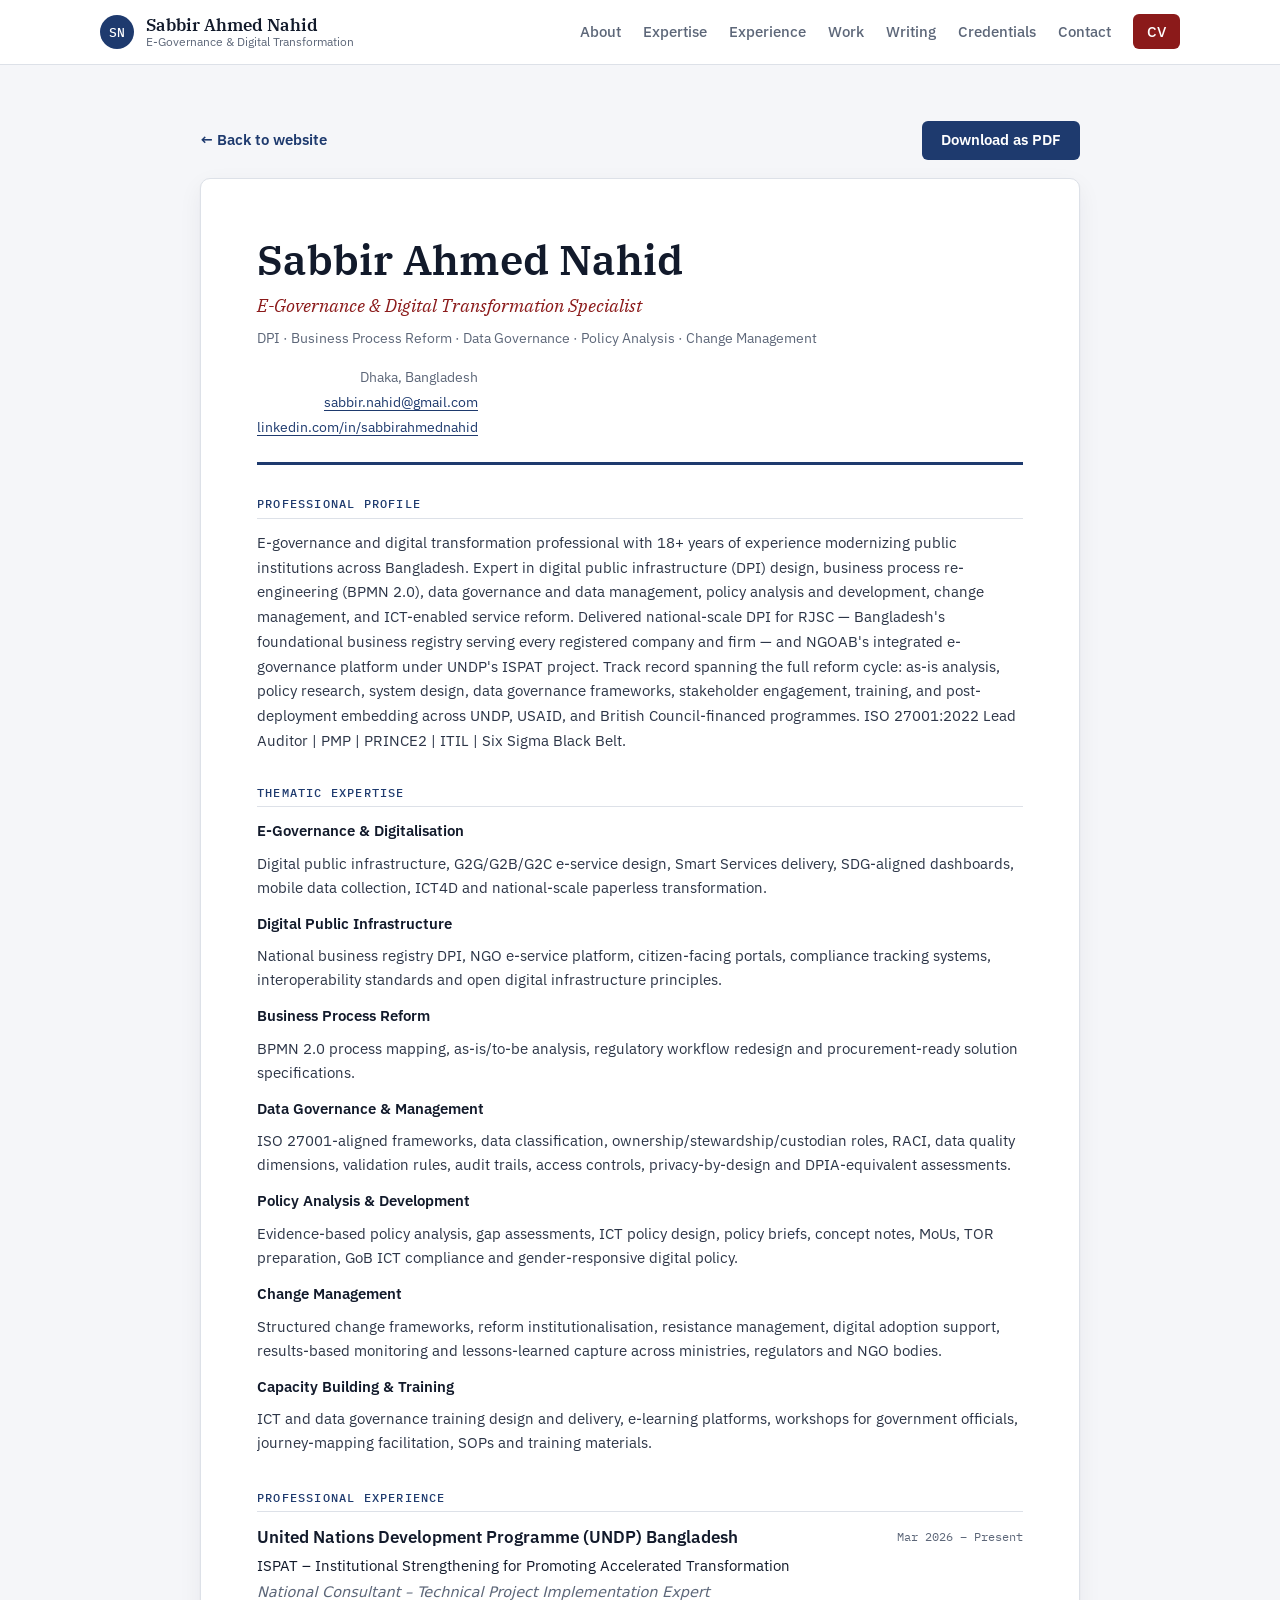
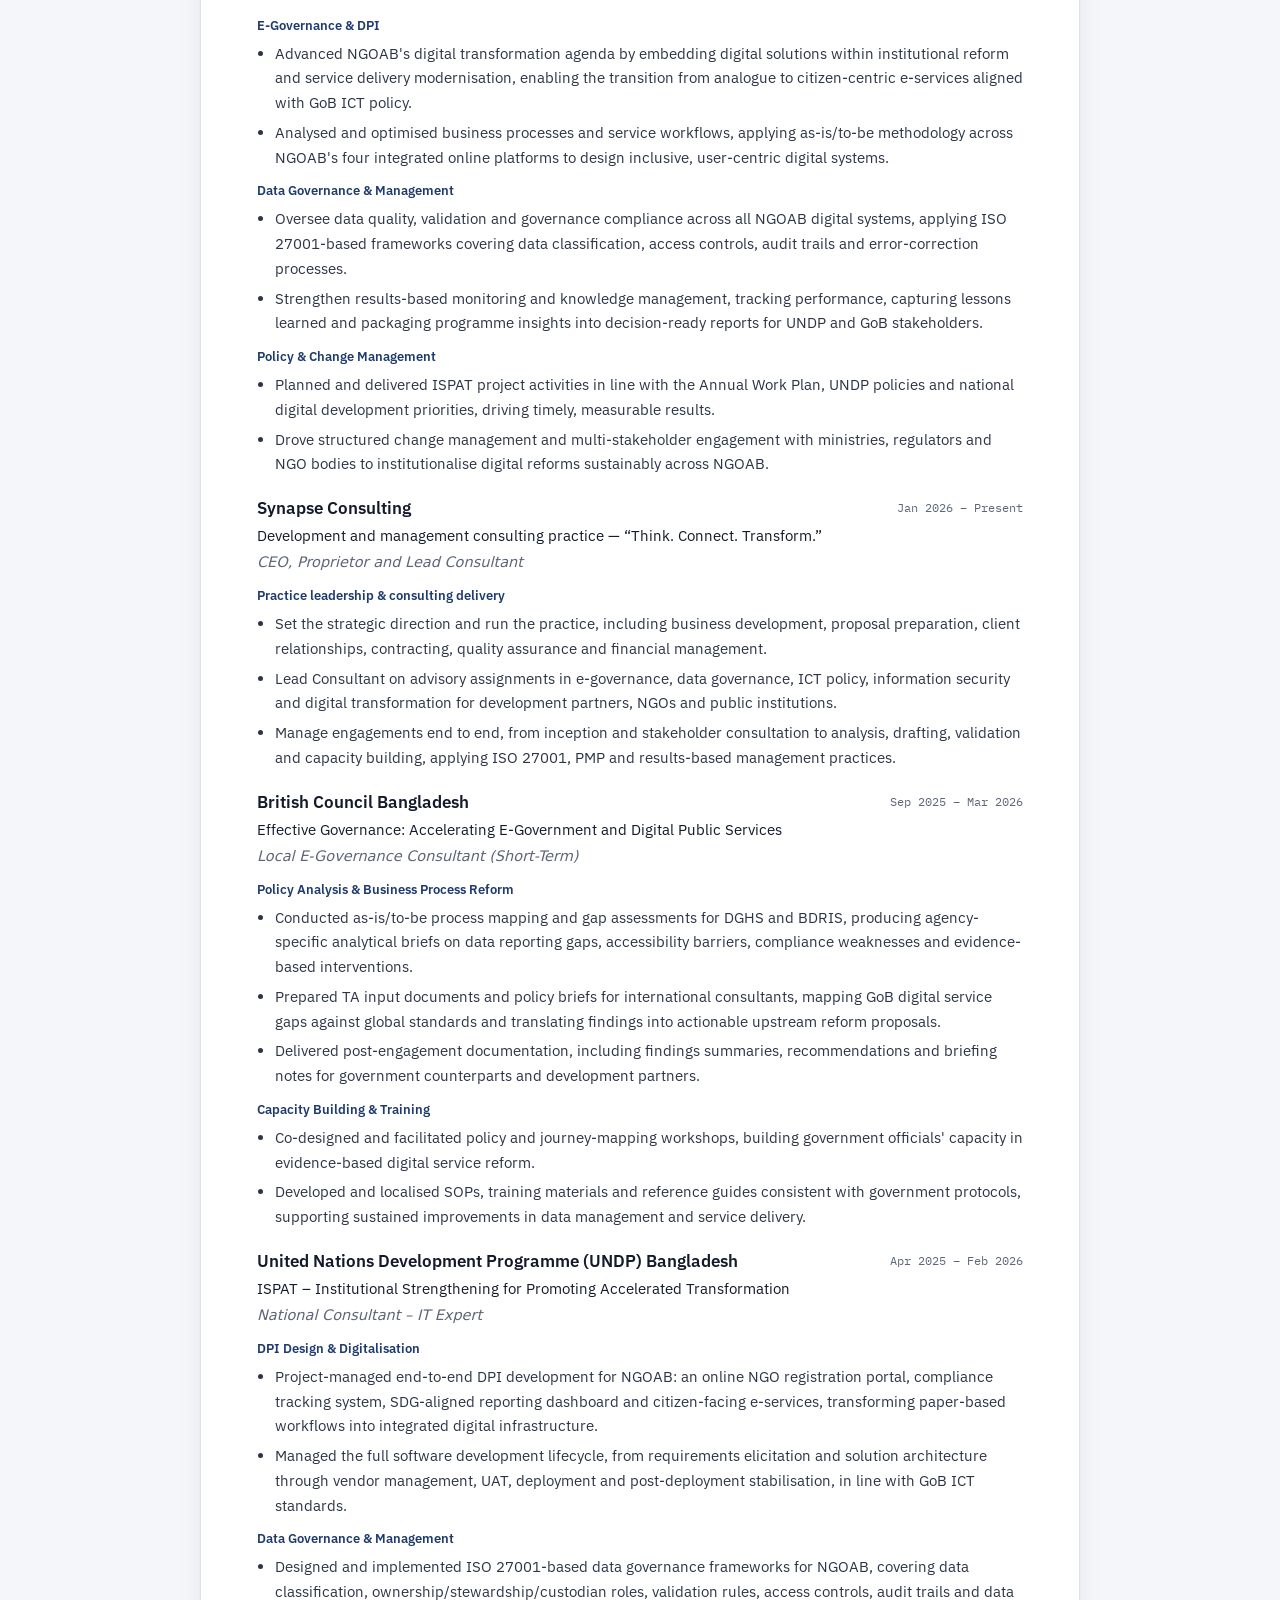
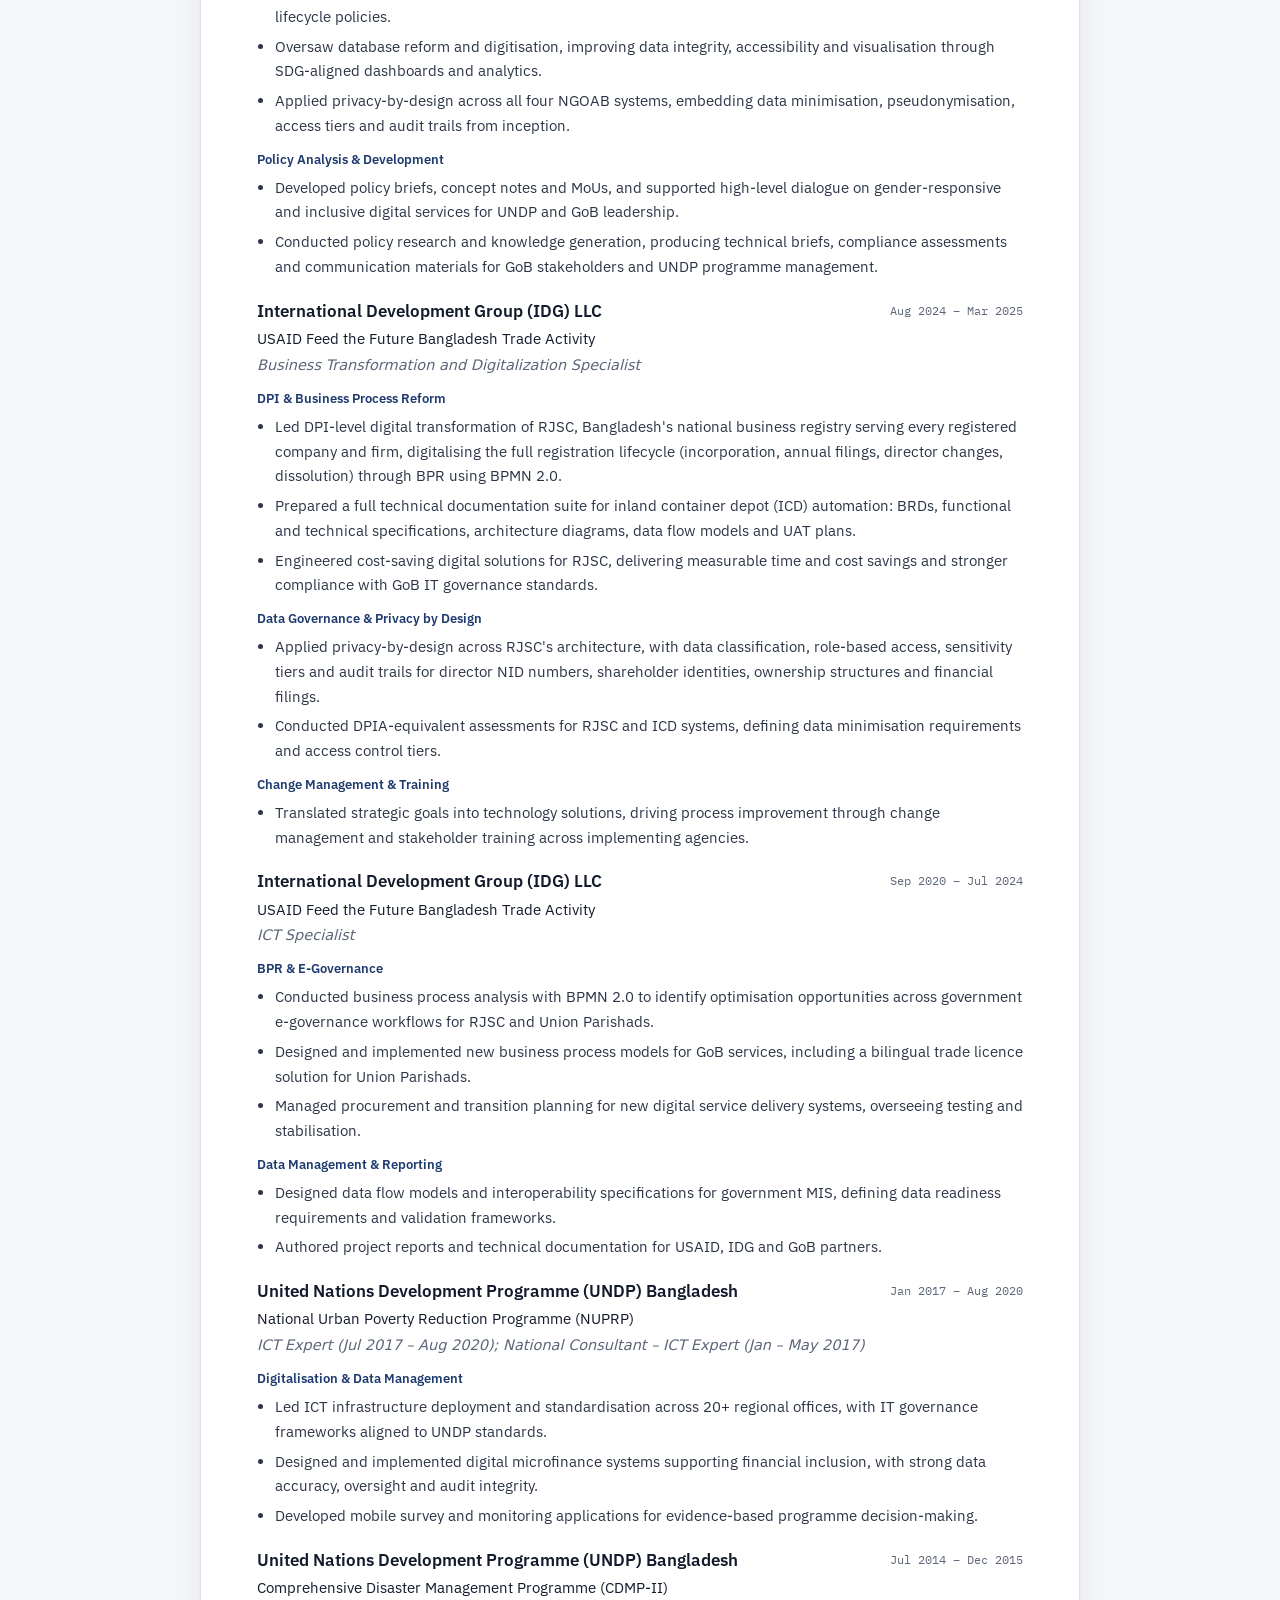
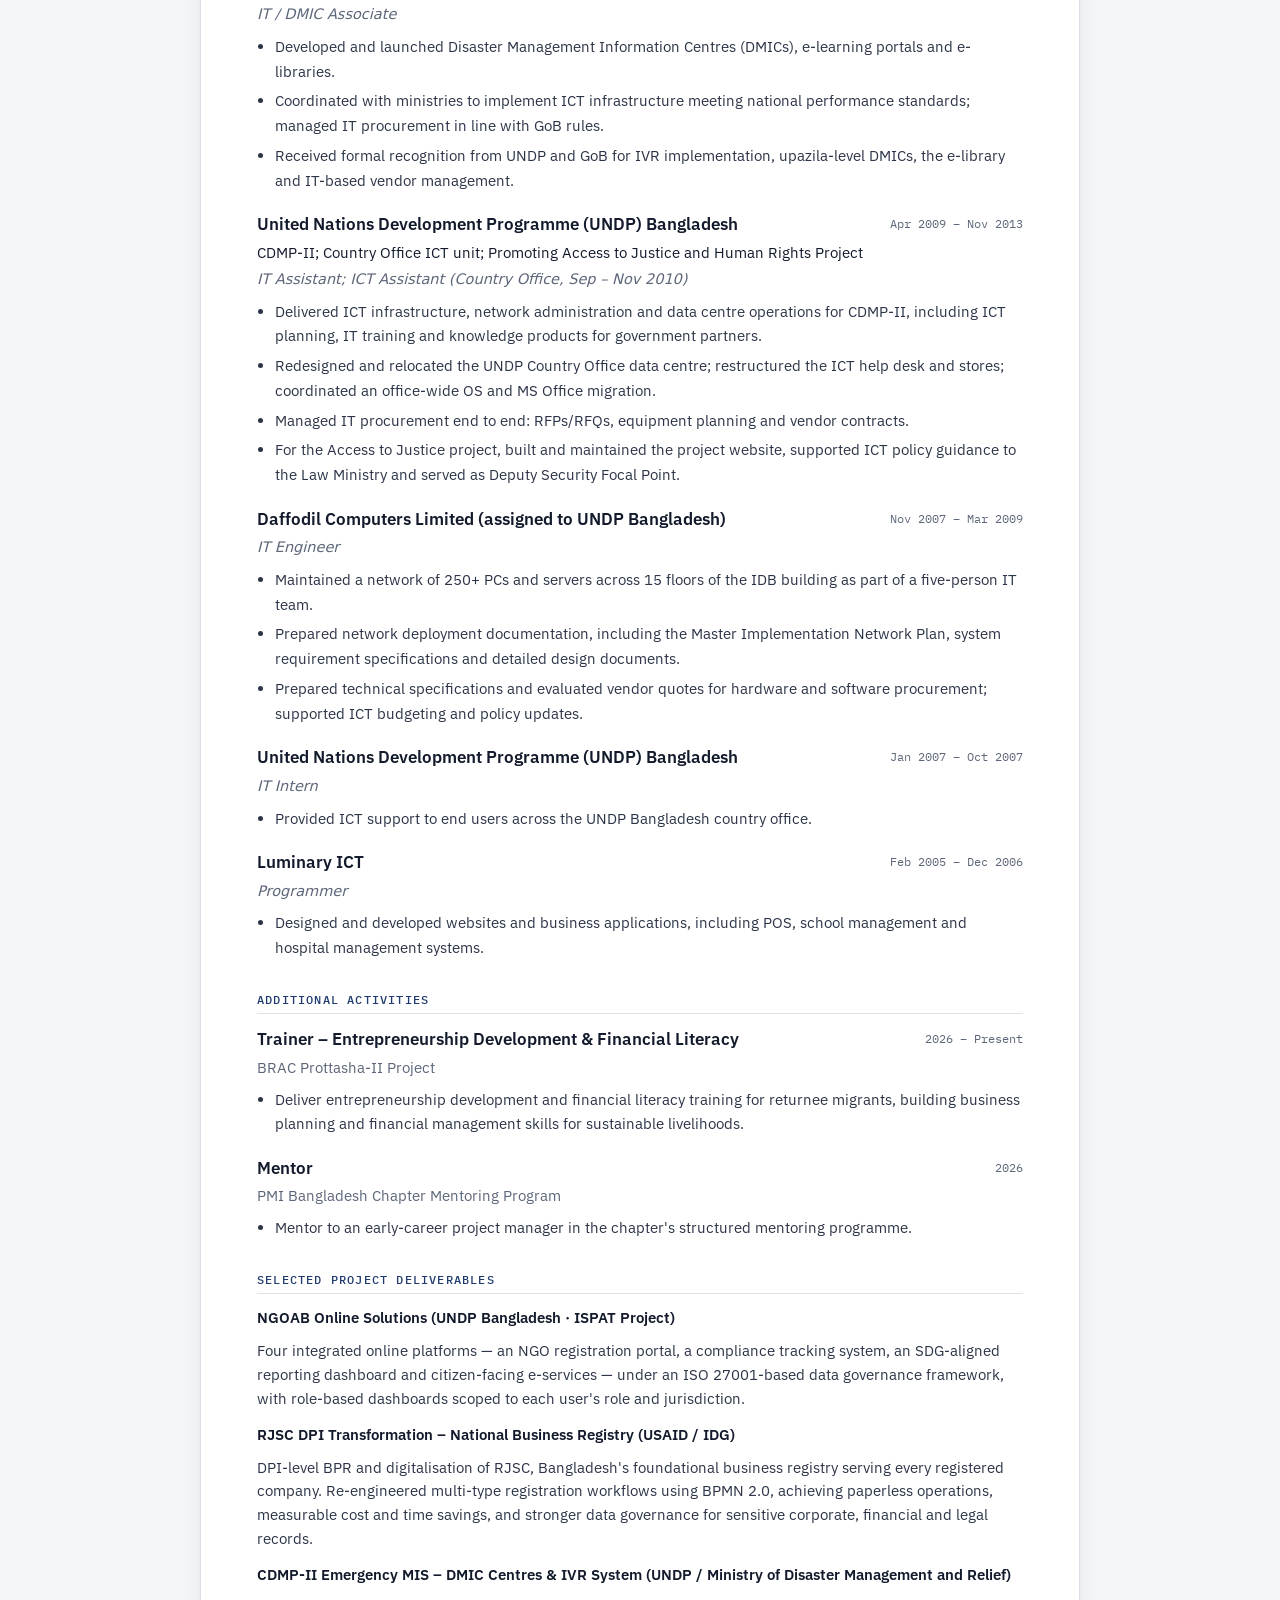
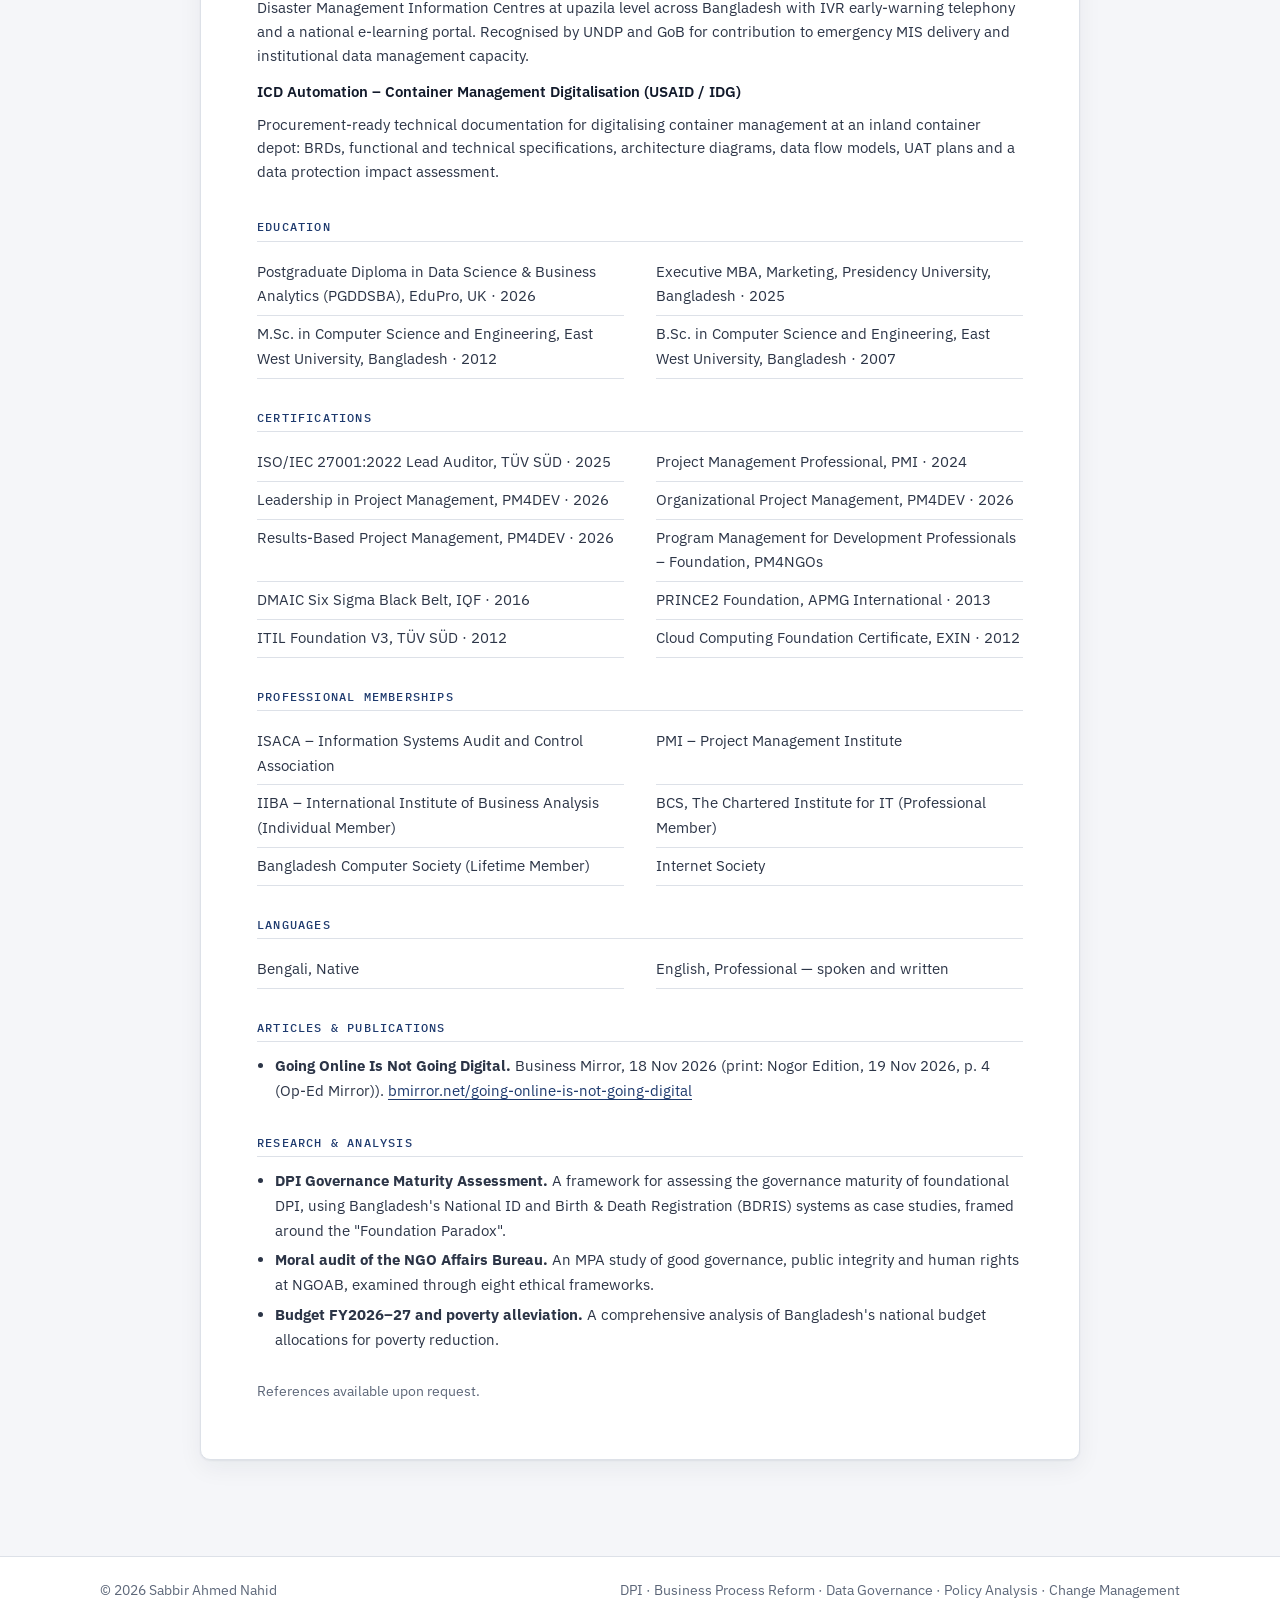
==== commit e4038a27: "SEO: server-side rendering via Pages Function, metadata, structured data, sitemap, robots, social im" ====
--- a/cv.html
+++ b/cv.html
@@ -1,11 +1,15 @@
 <!DOCTYPE html>
-<html lang="en">
+<html lang="en-GB">
 <head>
 <meta charset="utf-8">
 <meta name="viewport" content="width=device-width, initial-scale=1">
-<title>Sabbir Ahmed Nahid — CV</title>
-<meta name="description" content="Curriculum vitae of Sabbir Ahmed Nahid, DPI governance and e-governance specialist.">
-<link rel="icon" href="data:image/svg+xml,%3Csvg xmlns='http://www.w3.org/2000/svg' viewBox='0 0 32 32'%3E%3Crect width='32' height='32' rx='4' fill='%231e3a6e'/%3E%3Ctext x='16' y='21' font-family='monospace' font-size='13' fill='white' text-anchor='middle'%3ESN%3C/text%3E%3C/svg%3E">
+<title>CV — Sabbir Ahmed Nahid, E-Governance &amp; Digital Transformation Specialist</title>
+<meta name="description" content="Full CV of Sabbir Ahmed Nahid: 18+ years in e-governance, DPI, business process reform, data governance and ICT for UNDP, USAID and British Council in Bangladesh.">
+<link rel="icon" href="/favicon.ico" sizes="48x48">
+<link rel="icon" href="/assets/img/favicon.svg" type="image/svg+xml">
+<link rel="apple-touch-icon" href="/assets/img/apple-touch-icon.png">
+<link rel="manifest" href="/site.webmanifest">
+<meta name="theme-color" content="#1e3a6e">
 <link rel="preconnect" href="https://fonts.googleapis.com">
 <link rel="preconnect" href="https://fonts.gstatic.com" crossorigin>
 <link href="https://fonts.googleapis.com/css2?family=IBM+Plex+Mono:wght@400;500&family=IBM+Plex+Sans:wght@400;500;600&family=IBM+Plex+Serif:ital,wght@0,500;0,600;1,400&display=swap" rel="stylesheet">
@@ -26,6 +30,6 @@
 </section>
 
 <footer id="site-footer"></footer>
-<script src="/assets/js/site.js"></script>
+<script type="module" src="/assets/js/site.js"></script>
 </body>
 </html>
--- a/assets/css/style.css
+++ b/assets/css/style.css
@@ -150,6 +150,14 @@
 .sector h4{font-size:18px;margin-bottom:8px}
 .sector p{font-size:14.5px;color:var(--muted)}
 
+/* Thematic expertise */
+.xgrid{display:grid;grid-template-columns:repeat(auto-fill,minmax(310px,1fr));gap:16px}
+.xcard{display:flex;flex-direction:column;gap:10px;border-top:3px solid var(--navy)}
+.xcard h3{font-size:18px;display:flex;gap:10px;align-items:baseline}
+.xcard h3 span{font:500 12px var(--mono);color:var(--red)}
+.xcard p{font-size:14.5px;color:var(--muted)}
+.tags{display:flex;flex-wrap:wrap;gap:6px;margin-top:auto;padding-top:4px}
+
 /* Experience timeline */
 .timeline{position:relative;display:grid;gap:22px;max-width:900px}
 .timeline::before{content:"";position:absolute;left:11px;top:8px;bottom:8px;width:2px;background:var(--rule)}
@@ -160,7 +168,17 @@
 .job header{display:flex;flex-wrap:wrap;justify-content:space-between;gap:6px 16px;align-items:baseline}
 .job h3{font-size:20px}
 .job .org{color:var(--muted);font-size:14.5px;margin-top:4px}
-.job ul{margin-top:14px;display:grid;gap:7px}
+.job .proj{color:var(--ink);font-size:15px;font-weight:500;margin-top:2px}
+.job .grp{margin-top:14px}
+.job .grp h4{font:500 11.5px var(--mono);letter-spacing:.08em;text-transform:uppercase;color:var(--red);margin-bottom:6px}
+.job details{margin-top:12px;border-top:1px solid var(--rule);padding-top:10px}
+.job summary{cursor:pointer;font-size:14px;font-weight:600;color:var(--navy);list-style:none;display:inline-flex;align-items:center;gap:6px}
+.job summary::-webkit-details-marker{display:none}
+.job summary::before{content:"+";display:inline-grid;place-items:center;width:18px;height:18px;border:1px solid currentColor;border-radius:50%;font-size:13px;line-height:1}
+.job details[open] summary::before{content:"–"}
+.job details[open] summary .more{display:none}
+.job details:not([open]) summary .less{display:none}
+.job ul{display:grid;gap:7px}
 .job li{position:relative;padding-left:18px;font-size:15px}
 .job li::before{content:"";position:absolute;left:2px;top:.7em;width:7px;height:2px;background:var(--red)}
 .partners{display:flex;flex-wrap:wrap;gap:12px;margin-top:28px;align-items:center}
@@ -189,6 +207,14 @@
 .contrib b{display:block;color:var(--ink);margin-bottom:4px}
 .contrib span{font-size:14.5px;color:var(--muted)}
 
+/* Other projects */
+.projects{display:grid;grid-template-columns:repeat(3,1fr);gap:16px;margin-top:20px}
+@media (max-width:900px){.projects{grid-template-columns:1fr}}
+.pcard{display:flex;flex-direction:column;gap:8px;border-left:3px solid var(--red)}
+.pcard h3{font-size:18px}
+.pcard .meta{font:500 12px var(--mono);color:var(--muted)}
+.pcard p{font-size:14.5px;color:var(--muted)}
+
 /* Approach */
 .steps{display:grid;grid-template-columns:repeat(4,1fr);gap:20px;counter-reset:step}
 @media (max-width:900px){.steps{grid-template-columns:1fr 1fr}}
@@ -218,6 +244,22 @@
 .paper.feature{border-top:3px solid var(--red)}
 .paper h3{font-size:19px}
 .paper p{font-size:15px;color:var(--muted)}
+
+/* Writing */
+.writing{display:grid;gap:12px;max-width:960px}
+.wpost{display:grid;grid-template-columns:96px 1fr;gap:20px;align-items:start}
+.wpost h3 a{color:var(--ink);text-decoration:none}
+.wpost h3 a:hover{color:var(--navy);text-decoration:underline}
+.wlinks{display:flex;flex-wrap:wrap;gap:8px 20px;margin-top:12px;font-size:14px;font-weight:600}
+.wlinks a{text-decoration:none}
+.wlinks a:hover{text-decoration:underline}
+.wpost .tags{margin-top:12px}
+.wpost time{display:grid;text-align:center;border-right:1px solid var(--rule);padding-right:18px;font-family:var(--mono);color:var(--muted);font-size:12px;letter-spacing:.06em;text-transform:uppercase}
+.wpost time b{font:600 30px/1 var(--display);color:var(--navy);letter-spacing:0}
+.wpost h3{font-size:19px;margin:6px 0 4px}
+.wpost .src{font-size:14px;color:var(--muted)}
+.wpost p.sum{font-size:14.5px;color:var(--text);margin-top:6px}
+@media (max-width:640px){.wpost{grid-template-columns:1fr}.wpost time{display:flex;gap:8px;align-items:baseline;border-right:0;padding:0;text-align:left}.wpost time b{font-size:20px}}
 
 /* Credentials */
 .creds{display:grid;grid-template-columns:1fr 1.5fr;gap:clamp(24px,4vw,48px)}
@@ -233,6 +275,13 @@
 .badge span{font-size:13.5px;color:var(--text);line-height:1.4}
 .badge small{font-family:var(--mono);font-size:11px;color:var(--muted)}
 .community{margin-top:28px}
+.creds2{display:grid;grid-template-columns:1fr 1fr;gap:20px;margin-top:32px}
+@media (max-width:860px){.creds2{grid-template-columns:1fr}}
+.creds2 h3{font-size:19px;margin-bottom:8px}
+.ticks li{position:relative;padding:9px 0 9px 26px;border-bottom:1px solid var(--rule);font-size:15px}
+.ticks li:last-child{border-bottom:0}
+.ticks li::before{content:"";position:absolute;left:4px;top:16px;width:10px;height:6px;border-left:2px solid var(--ok);border-bottom:2px solid var(--ok);transform:rotate(-45deg)}
+.edu li p{font-size:14px;color:var(--muted);margin-top:4px}
 
 /* Contact */
 .contact{background:var(--navy-deep);color:var(--on-navy);padding:clamp(56px,7vw,80px) 0;
@@ -269,7 +318,12 @@
 .cv .item b{font-weight:600;color:var(--ink)}
 .cv .item .when{font-family:var(--mono);font-size:12px;color:var(--muted);white-space:nowrap;padding-top:3px}
 .cv .item .org{grid-column:1/-1;color:var(--muted);font-size:14.5px}
-.cv .item ul{grid-column:1/-1;margin-top:8px}
+.cv .item ul{grid-column:1/-1;margin-top:6px}
+.cv .item .proj{grid-column:1/-1;font-size:14.5px;color:var(--ink)}
+.cv .item h5{grid-column:1/-1;margin:10px 0 0;font:600 13px var(--body);color:var(--navy)}
+.cv dl.x{margin:0;display:grid;gap:8px}
+.cv dl.x dt{font-weight:600;color:var(--ink);font-size:15px}
+.cv dl.x dd{margin:0 0 4px;font-size:14.5px}
 .cv .two{display:grid;grid-template-columns:1fr 1fr;gap:0 32px}
 .cv .two li{padding:6px 0;border-bottom:1px solid var(--rule)}
 @media (max-width:600px){.cv .two{grid-template-columns:1fr}}
@@ -283,5 +337,7 @@
   .cv-top{border-bottom-color:#1e3a6e}
   .cv-top .sub{color:#8b1a1a}
   a{color:#000;text-decoration:none}
-  .cv .item{break-inside:avoid}
+  .cv .item{break-inside:auto}
+  .cv h2{break-after:avoid}
+  .cv .item b,.cv .item .when{break-after:avoid}
 }
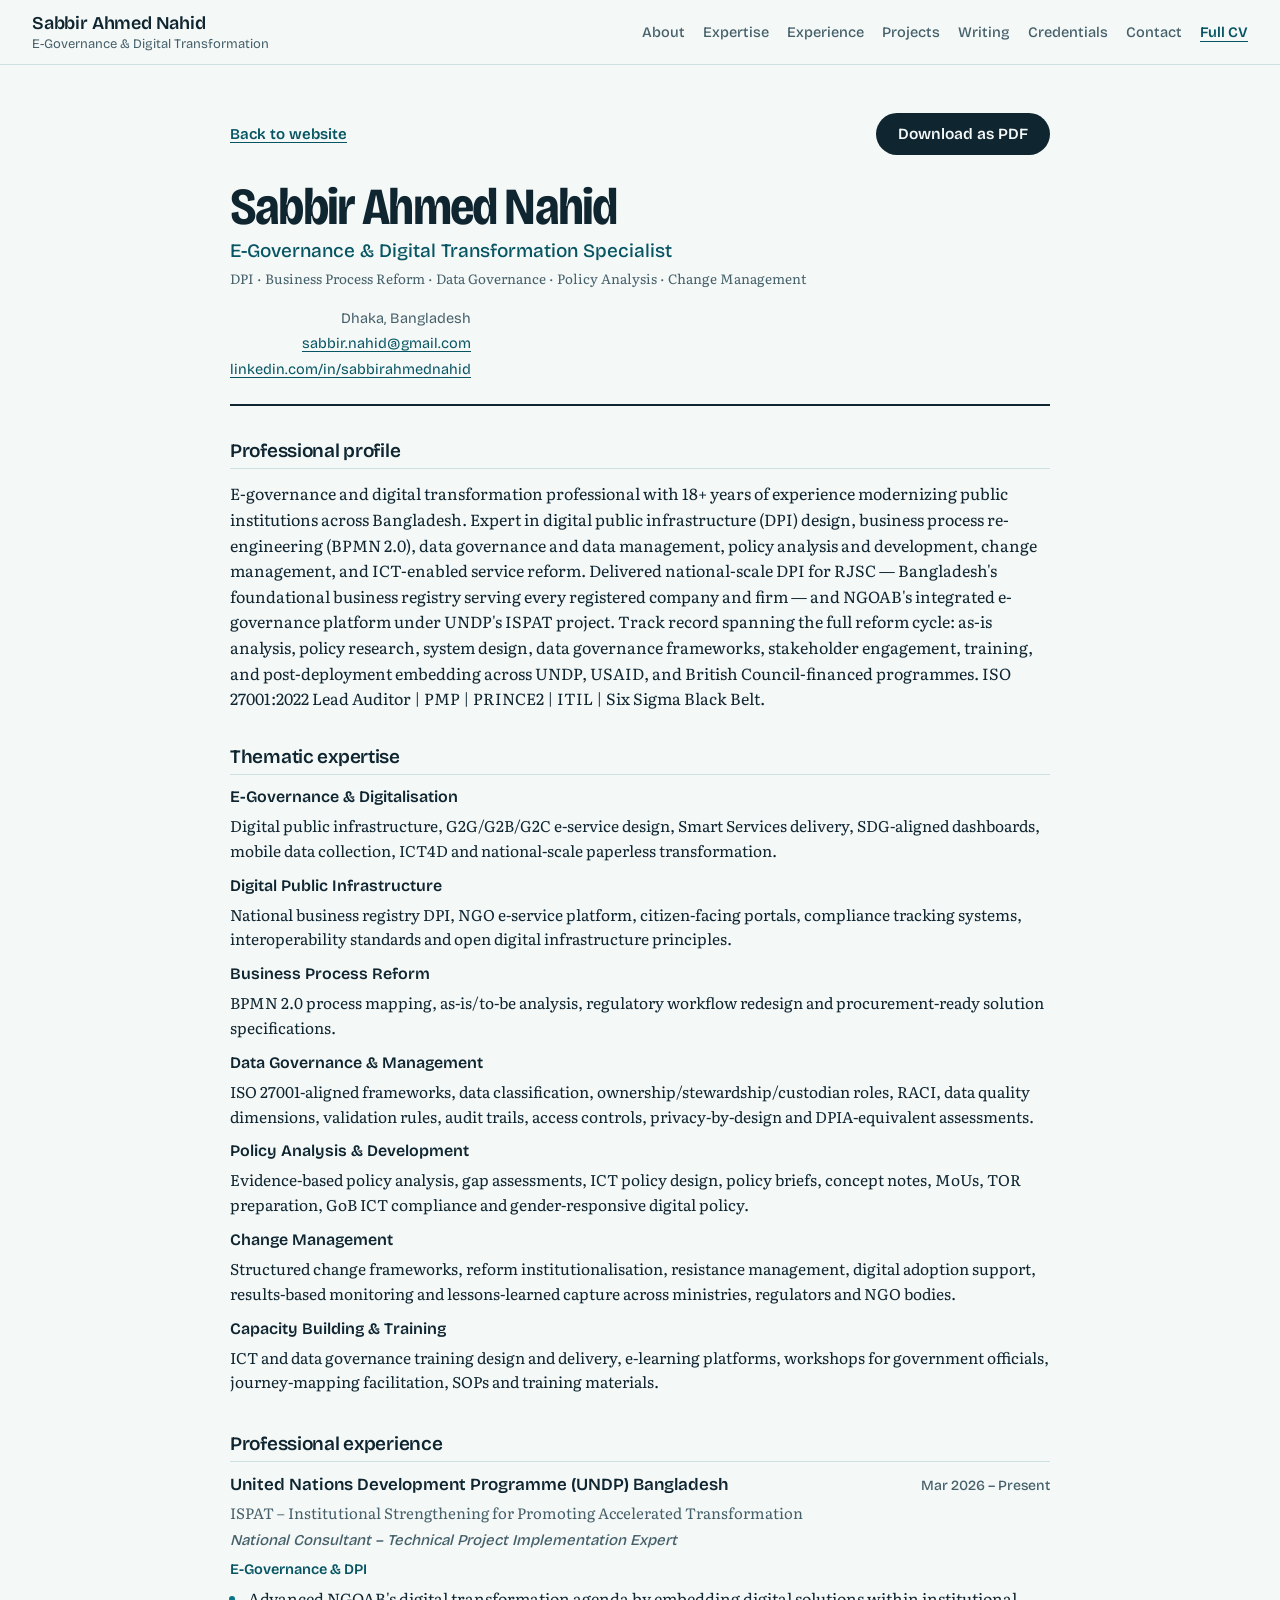
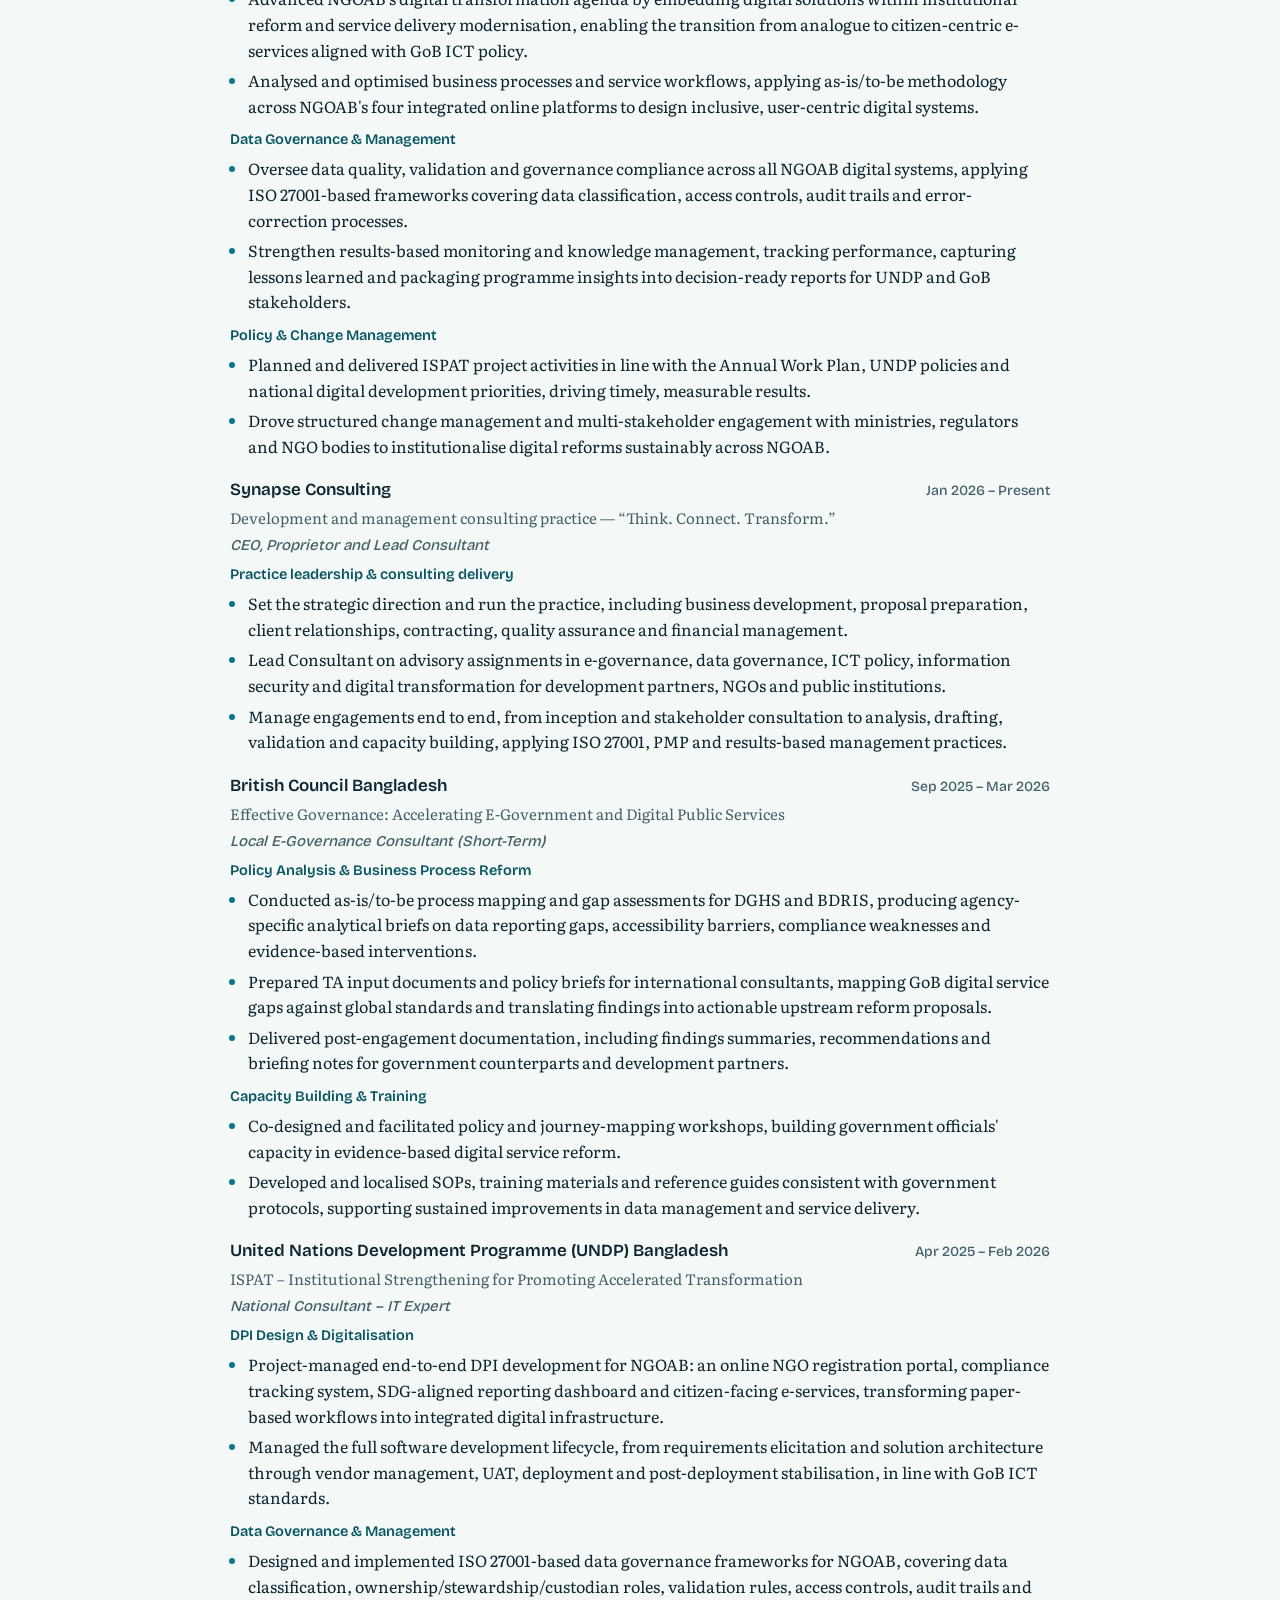
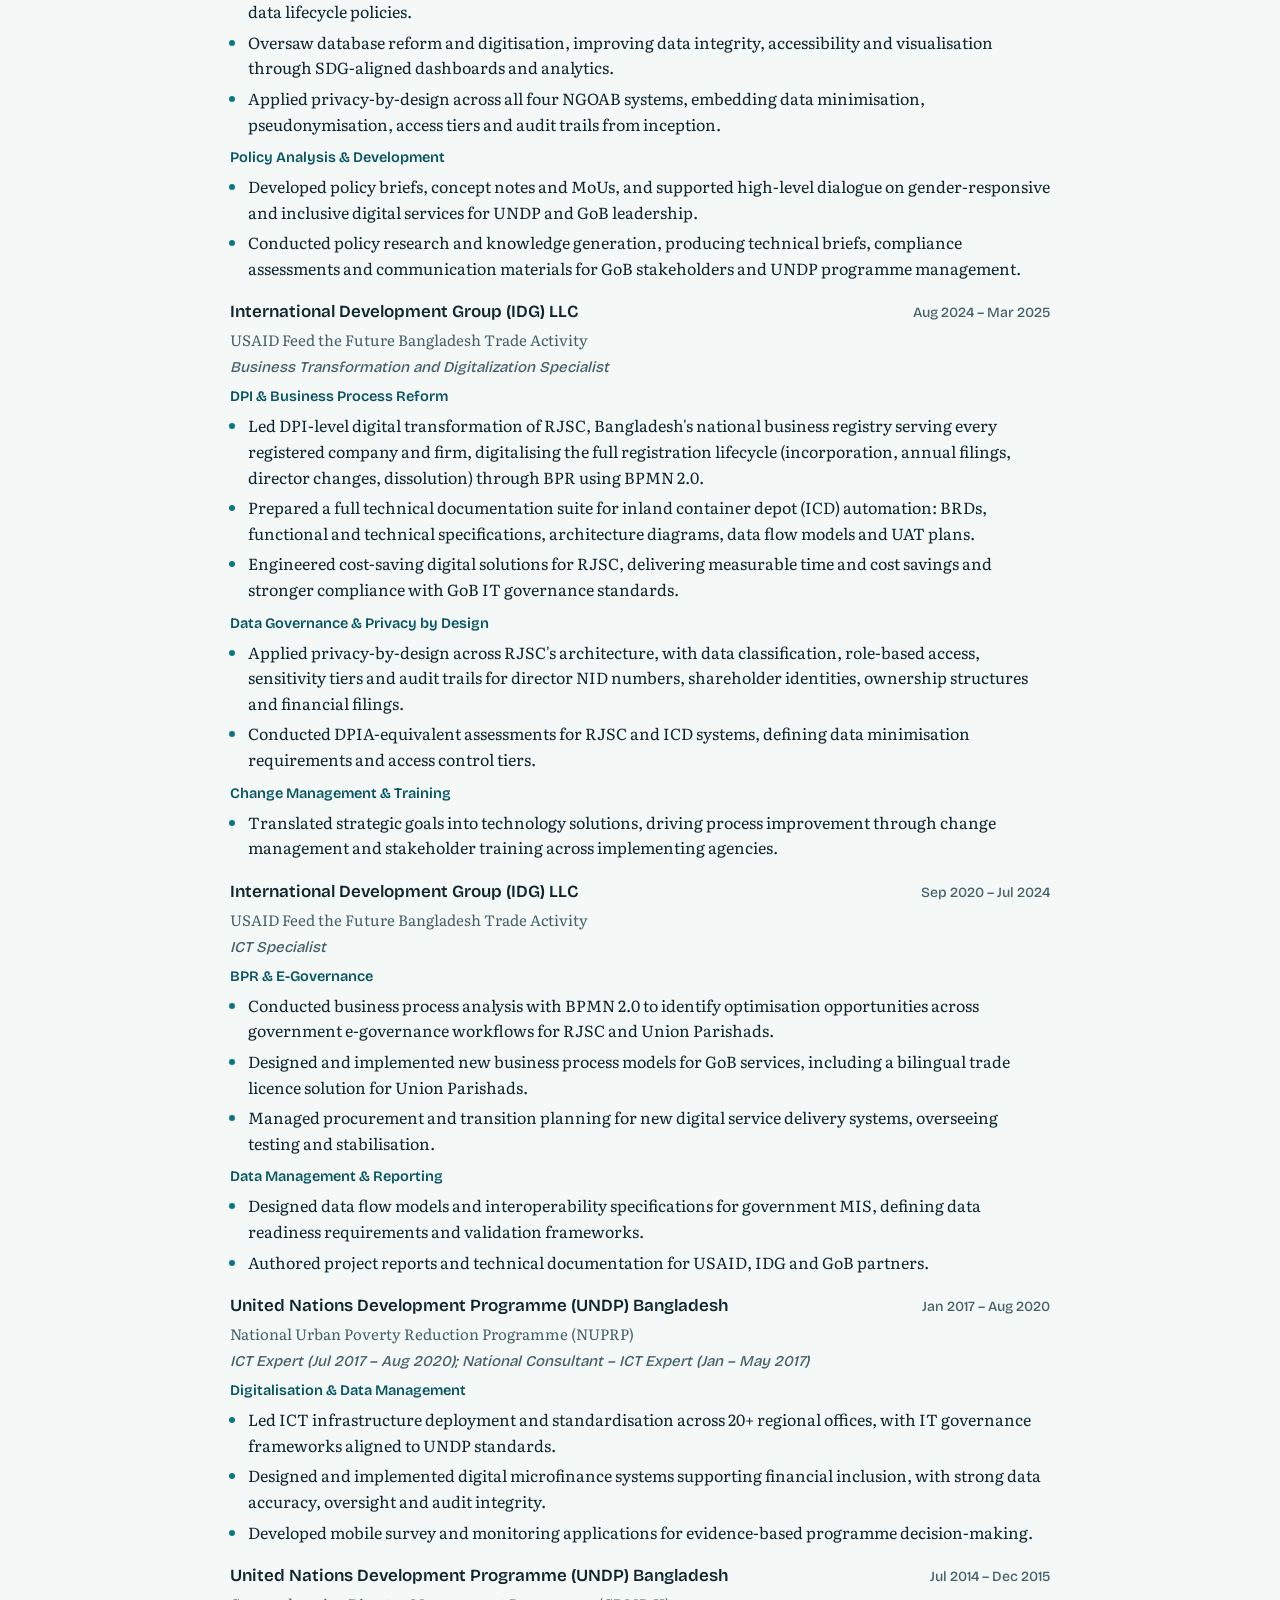
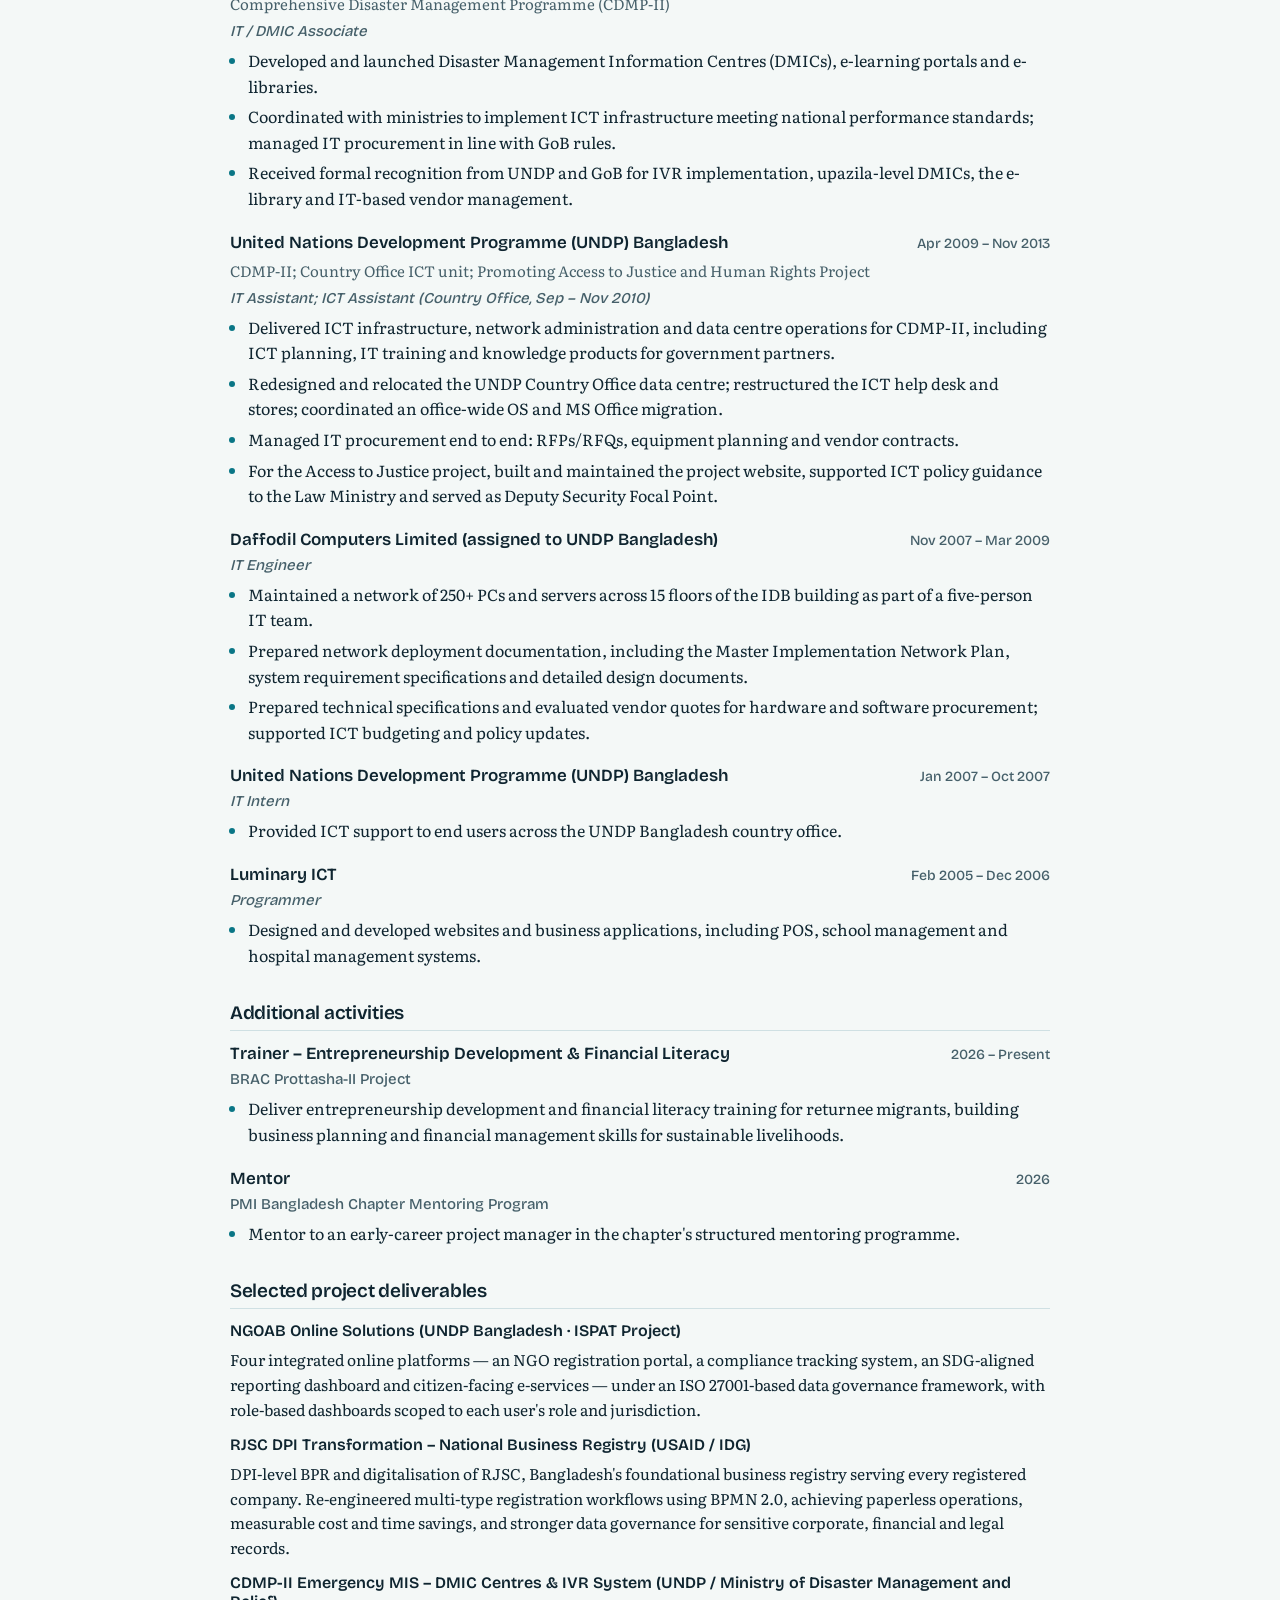
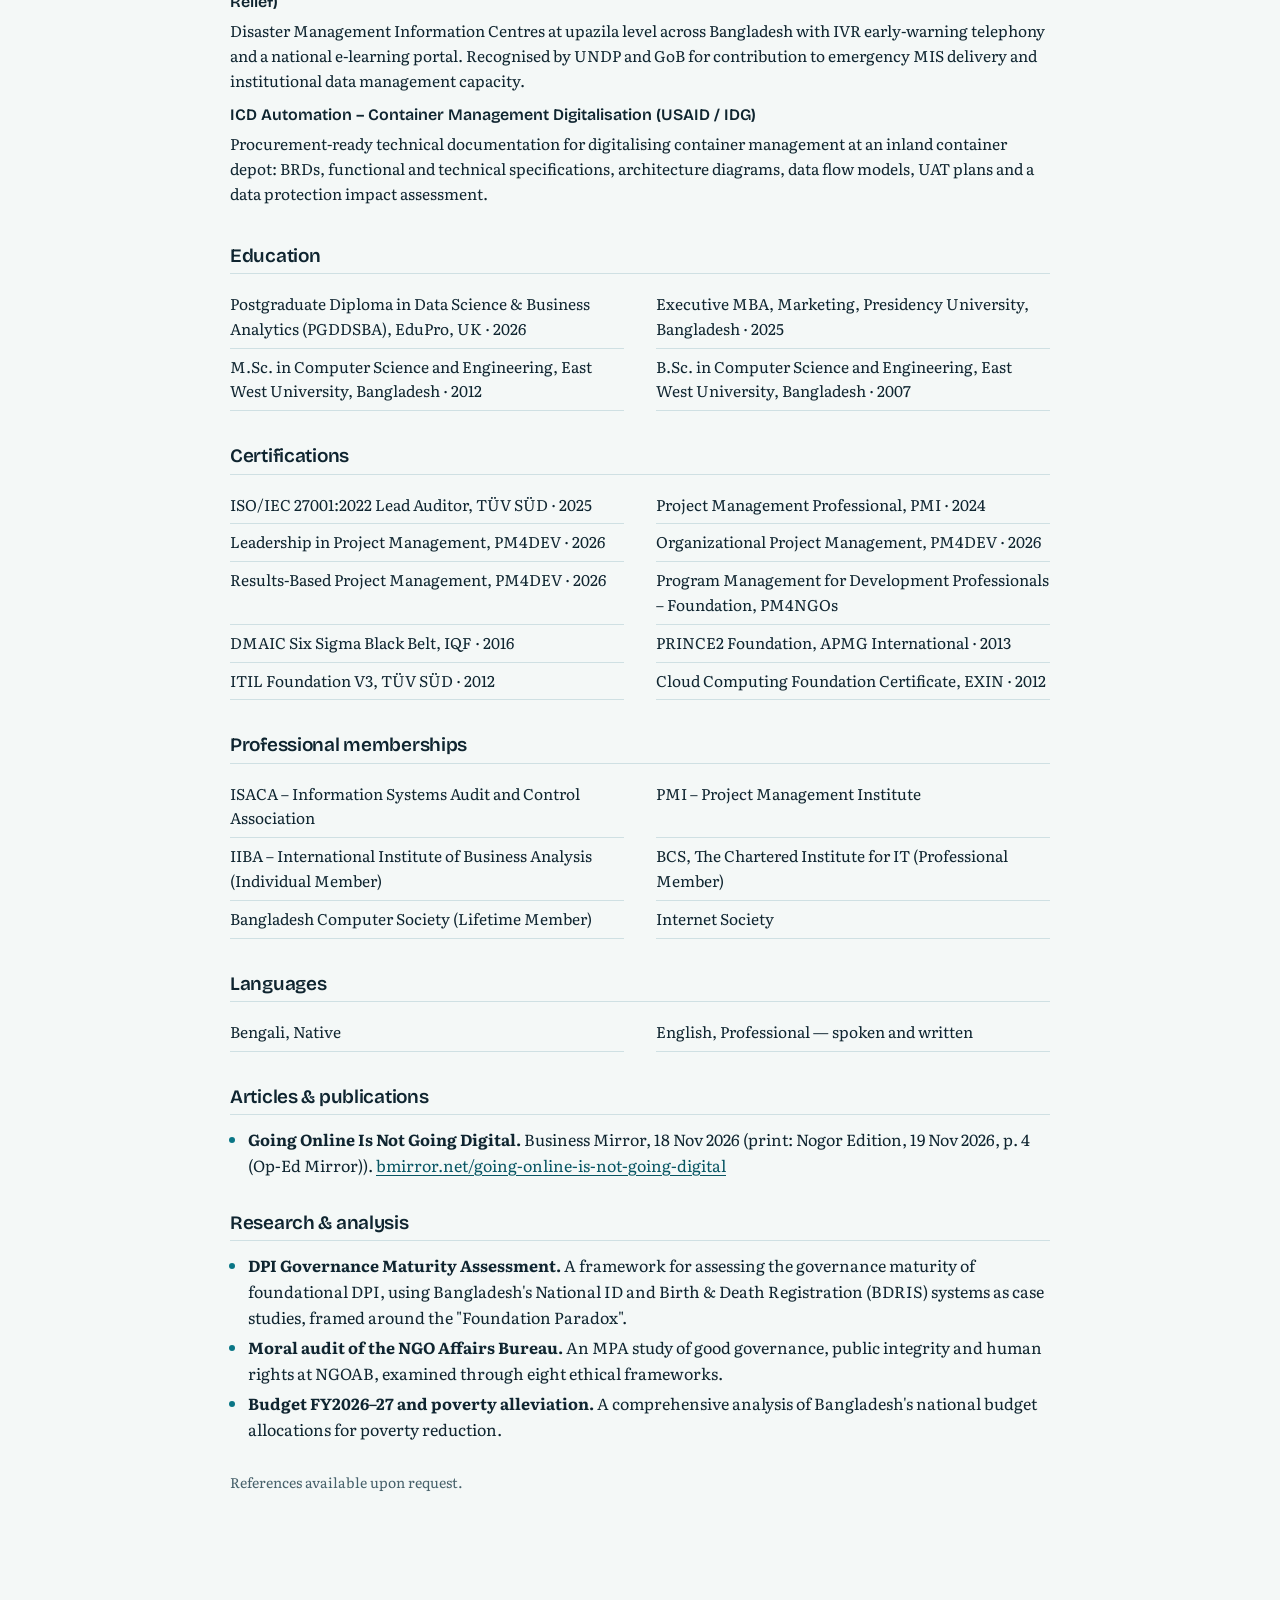
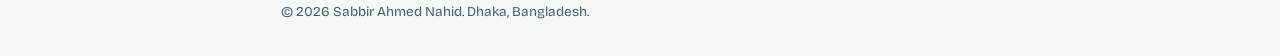
==== commit 40a0ab9a: "Redesign: delta hero, river-gauge rail, card-free layout, new type One river of DPI governance split" ====
--- a/cv.html
+++ b/cv.html
@@ -9,10 +9,10 @@
 <link rel="icon" href="/assets/img/favicon.svg" type="image/svg+xml">
 <link rel="apple-touch-icon" href="/assets/img/apple-touch-icon.png">
 <link rel="manifest" href="/site.webmanifest">
-<meta name="theme-color" content="#1e3a6e">
+<meta name="theme-color" content="#F4F8F7">
 <link rel="preconnect" href="https://fonts.googleapis.com">
 <link rel="preconnect" href="https://fonts.gstatic.com" crossorigin>
-<link href="https://fonts.googleapis.com/css2?family=IBM+Plex+Mono:wght@400;500&family=IBM+Plex+Sans:wght@400;500;600&family=IBM+Plex+Serif:ital,wght@0,500;0,600;1,400&display=swap" rel="stylesheet">
+<link href="https://fonts.googleapis.com/css2?family=Bricolage+Grotesque:opsz,wdth,wght@12..96,75..100,300..800&family=Literata:ital,opsz,wght@0,7..72,400..600;1,7..72,400&display=swap" rel="stylesheet">
 <link rel="stylesheet" href="/assets/css/style.css">
 </head>
 <body data-page="cv">
@@ -20,10 +20,10 @@
 <header class="top" id="site-header"></header>
 
 <section id="cv" aria-label="Curriculum vitae">
-  <div class="wrap">
+  <div class="cv-wrap">
     <div class="cv-actions">
-      <a class="cv-back" href="/">← Back to website</a>
-      <button class="btn navy" id="print-cv" type="button">Download as PDF</button>
+      <a class="cv-back" href="/">Back to website</a>
+      <button class="btn solid" id="print-cv" type="button">Download as PDF</button>
     </div>
     <article class="cv" id="cv-doc"></article>
   </div>
--- a/assets/css/style.css
+++ b/assets/css/style.css
@@ -1,343 +1,281 @@
-/* Layout idea: a consultant's profile. A navy "blueprint" band introduces the person with an at-a-glance panel,
-   then white, ruled sections read like a well-set capability statement. */
+/* Design: "the delta". One river of DPI governance splits into the sectors worked in.
+   The left rail is a river gauge: the line fills as you read. No cards, no eyebrow labels, no monospace.
+   Colours and sizes live in :root so the whole look can be changed in one place. */
+
 :root{
-  --ink:#121a2b;
-  --text:#2c3547;
-  --muted:#5d6779;
-  --paper:#f5f6f9;
-  --surface:#ffffff;
-  --rule:#dde1e8;
-  --navy:#1e3a6e;
-  --navy-deep:#132849;
-  --navy-soft:#e8edf5;
-  --red:#8b1a1a;
-  --ok:#2f7d4f;
-  --on-navy:#ffffff;
-  --on-navy-muted:#b9c6de;
-  --display:"IBM Plex Serif", Cambria, Georgia, serif;
-  --body:"IBM Plex Sans", "Segoe UI", system-ui, sans-serif;
-  --mono:"IBM Plex Mono", ui-monospace, Menlo, monospace;
-  --radius:6px;
-  --shadow:0 1px 2px rgba(18,26,43,.06), 0 8px 24px rgba(18,26,43,.06);
-  color-scheme: light;
-}
-@media (prefers-color-scheme: dark){
-  :root:not([data-theme="light"]){
-    --ink:#eef1f7; --text:#cdd4e1; --muted:#98a3b8; --paper:#0d1320; --surface:#151d2e; --rule:#283247;
-    --navy:#8fb0ec; --navy-deep:#0f1d38; --navy-soft:#1a2640; --red:#e58a82; --ok:#6cc495;
-    --on-navy:#ffffff; --on-navy-muted:#a9b8d4; --shadow:none; color-scheme: dark;
-  }
-}
-:root[data-theme="dark"]{
-  --ink:#eef1f7; --text:#cdd4e1; --muted:#98a3b8; --paper:#0d1320; --surface:#151d2e; --rule:#283247;
-  --navy:#8fb0ec; --navy-deep:#0f1d38; --navy-soft:#1a2640; --red:#e58a82; --ok:#6cc495;
-  --on-navy:#ffffff; --on-navy-muted:#a9b8d4; --shadow:none; color-scheme: dark;
-}
-
-*{box-sizing:border-box}
-html{scroll-behavior:smooth;scroll-padding-top:72px}
-@media (prefers-reduced-motion: reduce){html{scroll-behavior:auto}*{transition:none!important;animation:none!important}}
-body{margin:0;background:var(--paper);color:var(--text);font-family:var(--body);font-size:16.5px;line-height:1.65}
-img{max-width:100%}
-a{color:var(--navy);text-underline-offset:3px}
-a:focus-visible,button:focus-visible,summary:focus-visible{outline:2px solid var(--red);outline-offset:3px;border-radius:3px}
-h1,h2,h3,h4{font-family:var(--display);color:var(--ink);line-height:1.2;text-wrap:balance;margin:0;font-weight:600}
-p{margin:0}
-ul{margin:0;padding:0;list-style:none}
-.wrap{max-width:1160px;margin:0 auto;padding:0 clamp(16px,4vw,40px)}
-.mono{font-family:var(--mono);font-size:12px;letter-spacing:.08em;text-transform:uppercase}
-
-/* ---------- Header ---------- */
-header.top{position:sticky;top:0;z-index:20;background:color-mix(in srgb,var(--surface) 92%,transparent);backdrop-filter:blur(10px);border-bottom:1px solid var(--rule)}
-header.top .wrap{display:flex;align-items:center;justify-content:space-between;gap:20px;height:64px}
-.mark{display:flex;align-items:center;gap:12px;text-decoration:none;color:var(--ink)}
-.mark b{display:inline-grid;place-items:center;width:34px;height:34px;border-radius:50%;background:var(--navy);color:var(--surface);font-family:var(--mono);font-size:12.5px;font-weight:500}
-.mark span{display:grid;line-height:1.2}
-.mark strong{font-family:var(--display);font-size:17px;font-weight:600}
-.mark small{font-size:12px;color:var(--muted)}
-nav ul{display:flex;align-items:center;gap:22px}
-nav a{color:var(--muted);text-decoration:none;font-size:14.5px;font-weight:500}
-nav a:hover,nav a[aria-current="page"]{color:var(--ink)}
-nav .nav-cv{background:var(--navy);color:var(--surface);padding:8px 14px;border-radius:var(--radius)}
-nav .nav-cv:hover,nav .nav-cv[aria-current="page"]{background:var(--red);color:#fff}
-@media (max-width:980px){nav li.opt{display:none}}
-@media (max-width:520px){.mark small{display:none}nav ul{gap:14px}}
-
-/* ---------- Buttons & chips ---------- */
-.btn{display:inline-flex;align-items:center;gap:8px;padding:11px 18px;border-radius:var(--radius);font:600 14.5px/1 var(--body);text-decoration:none;border:1px solid transparent;cursor:pointer;transition:background .15s,color .15s,border-color .15s}
-.btn svg{width:16px;height:16px;flex:none}
-.btn.solid{background:var(--on-navy);color:var(--navy-deep)}
-.btn.solid:hover{background:var(--red);color:#fff}
-.btn.line{border-color:color-mix(in srgb,var(--on-navy) 45%,transparent);color:var(--on-navy)}
-.btn.line:hover{background:color-mix(in srgb,var(--on-navy) 12%,transparent)}
-.btn.navy{background:var(--navy);color:var(--surface)}
-.btn.navy:hover{background:var(--red);color:#fff}
-.btn.ghost{border-color:var(--rule);color:var(--ink);background:var(--surface)}
-.btn.ghost:hover{border-color:var(--navy)}
-.chip{display:inline-block;font-family:var(--mono);font-size:11.5px;padding:3px 10px;border-radius:20px;background:var(--navy-soft);color:var(--navy);white-space:nowrap}
-
-/* ---------- Profile band ---------- */
-.profile{background-color:var(--navy-deep);color:var(--on-navy);
-  background-image:linear-gradient(color-mix(in srgb,#fff 5%,transparent) 1px,transparent 1px),linear-gradient(90deg,color-mix(in srgb,#fff 5%,transparent) 1px,transparent 1px);
-  background-size:40px 40px;padding:clamp(44px,6vw,72px) 0 clamp(96px,10vw,120px)}
-.profile .wrap{display:grid;grid-template-columns:1.35fr 1fr;gap:clamp(28px,5vw,64px);align-items:start}
-@media (max-width:900px){.profile .wrap{grid-template-columns:1fr}}
-.id{display:flex;align-items:center;gap:18px;margin-bottom:26px}
-.avatar{width:84px;height:84px;border-radius:50%;flex:none;display:grid;place-items:center;background:var(--on-navy);color:var(--navy-deep);font:500 26px var(--mono);border:3px solid color-mix(in srgb,#fff 25%,transparent);overflow:hidden}
-.avatar img{width:100%;height:100%;object-fit:cover}
-.id .mono{color:var(--on-navy-muted)}
-.profile h1{color:var(--on-navy);font-size:clamp(36px,5vw,56px);letter-spacing:-.01em;font-weight:600}
-.profile .title{font-family:var(--display);font-size:clamp(19px,2vw,23px);color:#f2c9c4;margin:10px 0 18px;font-style:italic;font-weight:400}
-.profile .summary{font-size:18px;color:var(--on-navy-muted);max-width:60ch}
-.profile .actions{display:flex;flex-wrap:wrap;gap:10px;margin-top:28px}
-.glance{background:var(--surface);color:var(--text);border-radius:10px;padding:24px 26px;box-shadow:0 20px 50px rgba(0,0,0,.25)}
-.glance h2{font-size:13px;font-family:var(--mono);font-weight:500;letter-spacing:.08em;text-transform:uppercase;color:var(--muted);margin-bottom:6px}
-.glance dl{margin:0}
-.glance dl div{display:grid;grid-template-columns:118px 1fr;gap:12px;padding:11px 0;border-bottom:1px solid var(--rule);font-size:14.5px}
-.glance dt{color:var(--muted)}
-.glance dd{margin:0;color:var(--ink);font-weight:500}
-.avail{display:flex;gap:10px;align-items:center;margin-top:16px;font-size:14px;font-weight:600;color:var(--ok)}
-.avail i{width:9px;height:9px;border-radius:50%;background:var(--ok);box-shadow:0 0 0 4px color-mix(in srgb,var(--ok) 20%,transparent);flex:none}
-
-/* ---------- Stats ---------- */
-.stats{margin-top:-64px;position:relative;z-index:2}
-.stats ul{display:grid;grid-template-columns:repeat(4,1fr);background:var(--surface);border:1px solid var(--rule);border-radius:10px;box-shadow:var(--shadow)}
-.stats li{padding:24px 24px 22px;border-left:1px solid var(--rule)}
-.stats li:first-child{border-left:0}
-.stats b{display:block;font-family:var(--display);font-size:38px;line-height:1;color:var(--navy);font-variant-numeric:tabular-nums;font-weight:600}
-.stats span{display:block;margin-top:8px;font-size:14px;color:var(--muted);line-height:1.45}
-@media (max-width:800px){.stats ul{grid-template-columns:1fr 1fr}.stats li:nth-child(3){border-left:0}.stats li:nth-child(n+3){border-top:1px solid var(--rule)}}
-
-/* ---------- Sections ---------- */
-section.block{padding:clamp(56px,7vw,88px) 0}
-section.block + section.block{border-top:1px solid var(--rule)}
-section.alt{background:var(--surface)}
-.sh{margin-bottom:36px;max-width:760px}
-.sh .mono{display:flex;align-items:center;gap:10px;color:var(--red)}
-.sh .mono::before{content:"";width:22px;height:2px;background:var(--red)}
-.sh h2{font-size:clamp(28px,3.4vw,38px);margin-top:12px}
-.sh p{margin-top:12px;color:var(--muted);font-size:17px}
-
-/* About */
-.about{display:grid;grid-template-columns:1.25fr 1fr;gap:clamp(28px,5vw,64px);align-items:start}
-@media (max-width:900px){.about{grid-template-columns:1fr}}
-.about .prose{display:grid;gap:16px;font-size:17px;max-width:64ch}
-.about .prose p:first-child{font-size:19px;color:var(--ink)}
-.tee{background:var(--surface);border:1px solid var(--rule);border-radius:10px;padding:22px;box-shadow:var(--shadow)}
-.tee .cap{font-size:13.5px;color:var(--muted);margin-bottom:14px}
-.tee .bar{display:grid;grid-template-columns:repeat(4,1fr);gap:5px}
-.tee .cell{background:var(--navy-soft);border-top:3px solid var(--red);padding:10px 8px;font-size:12.5px;font-weight:600;color:var(--ink);line-height:1.3;min-height:64px}
-.tee .stem{margin:5px auto 0;width:46%;min-width:160px;background:var(--navy);color:var(--surface);padding:18px 16px;text-align:center;border-radius:0 0 6px 6px}
-.tee .stem strong{display:block;font-family:var(--display);font-size:21px;margin-bottom:10px}
-.tee .stem li{font-size:12.5px;padding:6px 0;border-top:1px solid color-mix(in srgb,var(--surface) 25%,transparent)}
-@media (max-width:440px){.tee .bar{grid-template-columns:1fr 1fr}}
-
-/* Expertise */
-.skills{display:grid;grid-template-columns:repeat(3,1fr);gap:20px}
-@media (max-width:900px){.skills{grid-template-columns:1fr}}
-.card{background:var(--surface);border:1px solid var(--rule);border-radius:10px;padding:24px}
-section.alt .card{background:var(--paper)}
-.skill h3{font-size:19px;display:flex;align-items:center;gap:10px;margin-bottom:14px}
-.skill h3 span{display:inline-grid;place-items:center;width:30px;height:30px;border-radius:6px;background:var(--navy);color:var(--surface);font:500 12px var(--mono)}
-.skill li{position:relative;padding:8px 0 8px 26px;border-top:1px solid var(--rule);font-size:15px}
-.skill li::before{content:"";position:absolute;left:4px;top:15px;width:10px;height:6px;border-left:2px solid var(--ok);border-bottom:2px solid var(--ok);transform:rotate(-45deg)}
-.subhead{font-size:20px;margin:44px 0 16px}
-.sectors{display:grid;grid-template-columns:repeat(4,1fr);gap:16px}
-@media (max-width:980px){.sectors{grid-template-columns:1fr 1fr}}
-@media (max-width:520px){.sectors{grid-template-columns:1fr}}
-.sector{border-top:3px solid var(--navy)}
-.sector .chip{margin-bottom:12px}
-.sector h4{font-size:18px;margin-bottom:8px}
-.sector p{font-size:14.5px;color:var(--muted)}
-
-/* Thematic expertise */
-.xgrid{display:grid;grid-template-columns:repeat(auto-fill,minmax(310px,1fr));gap:16px}
-.xcard{display:flex;flex-direction:column;gap:10px;border-top:3px solid var(--navy)}
-.xcard h3{font-size:18px;display:flex;gap:10px;align-items:baseline}
-.xcard h3 span{font:500 12px var(--mono);color:var(--red)}
-.xcard p{font-size:14.5px;color:var(--muted)}
-.tags{display:flex;flex-wrap:wrap;gap:6px;margin-top:auto;padding-top:4px}
-
-/* Experience timeline */
-.timeline{position:relative;display:grid;gap:22px;max-width:900px}
-.timeline::before{content:"";position:absolute;left:11px;top:8px;bottom:8px;width:2px;background:var(--rule)}
-.job{position:relative;padding-left:44px}
-.job::before{content:"";position:absolute;left:4px;top:26px;width:16px;height:16px;border-radius:50%;background:var(--surface);border:3px solid var(--navy)}
-.job.now::before{background:var(--navy)}
-.job .card{padding:22px 24px}
-.job header{display:flex;flex-wrap:wrap;justify-content:space-between;gap:6px 16px;align-items:baseline}
-.job h3{font-size:20px}
-.job .org{color:var(--muted);font-size:14.5px;margin-top:4px}
-.job .proj{color:var(--ink);font-size:15px;font-weight:500;margin-top:2px}
-.job .grp{margin-top:14px}
-.job .grp h4{font:500 11.5px var(--mono);letter-spacing:.08em;text-transform:uppercase;color:var(--red);margin-bottom:6px}
-.job details{margin-top:12px;border-top:1px solid var(--rule);padding-top:10px}
-.job summary{cursor:pointer;font-size:14px;font-weight:600;color:var(--navy);list-style:none;display:inline-flex;align-items:center;gap:6px}
-.job summary::-webkit-details-marker{display:none}
-.job summary::before{content:"+";display:inline-grid;place-items:center;width:18px;height:18px;border:1px solid currentColor;border-radius:50%;font-size:13px;line-height:1}
-.job details[open] summary::before{content:"–"}
-.job details[open] summary .more{display:none}
-.job details:not([open]) summary .less{display:none}
-.job ul{display:grid;gap:7px}
-.job li{position:relative;padding-left:18px;font-size:15px}
-.job li::before{content:"";position:absolute;left:2px;top:.7em;width:7px;height:2px;background:var(--red)}
-.partners{display:flex;flex-wrap:wrap;gap:12px;margin-top:28px;align-items:center}
-.partners .mono{color:var(--muted);margin-right:6px}
-.partners span.p{font-family:var(--display);font-size:20px;font-weight:600;color:var(--ink);padding:8px 18px;border:1px solid var(--rule);border-radius:var(--radius);background:var(--surface)}
-
-/* Case study */
-.case{background:var(--surface);border:1px solid var(--rule);border-radius:12px;overflow:hidden;box-shadow:var(--shadow)}
-.case-head{background:var(--navy);color:var(--surface);padding:clamp(22px,3vw,32px);display:flex;flex-wrap:wrap;justify-content:space-between;gap:16px;align-items:end}
-.case-head h3{color:var(--surface);font-size:clamp(24px,3vw,32px)}
-.case-head .mono{color:color-mix(in srgb,var(--surface) 70%,transparent)}
-.case-head dl{margin:0;display:grid;gap:4px;font-size:14px;text-align:right}
-.case-head dt{display:inline;color:color-mix(in srgb,var(--surface) 70%,transparent)}
-.case-head dd{display:inline;margin:0 0 0 6px;font-weight:600}
-@media (max-width:700px){.case-head dl{text-align:left}}
-.case-body{padding:clamp(22px,3vw,32px)}
-.case-cols{display:grid;grid-template-columns:repeat(3,1fr);gap:28px}
-@media (max-width:860px){.case-cols{grid-template-columns:1fr}}
-.case-cols h4{font-family:var(--mono);font-size:12px;letter-spacing:.08em;text-transform:uppercase;color:var(--red);font-weight:500;margin-bottom:8px}
-.case-cols p,.case-cols li{font-size:15px}
-.case-cols li{padding:6px 0;border-bottom:1px solid var(--rule)}
-.contrib{margin-top:28px;display:grid;grid-template-columns:repeat(3,1fr);gap:1px;background:var(--rule);border:1px solid var(--rule);border-radius:8px;overflow:hidden}
-@media (max-width:860px){.contrib{grid-template-columns:1fr 1fr}}
-@media (max-width:520px){.contrib{grid-template-columns:1fr}}
-.contrib div{background:var(--surface);padding:18px}
-.contrib b{display:block;color:var(--ink);margin-bottom:4px}
-.contrib span{font-size:14.5px;color:var(--muted)}
-
-/* Other projects */
-.projects{display:grid;grid-template-columns:repeat(3,1fr);gap:16px;margin-top:20px}
-@media (max-width:900px){.projects{grid-template-columns:1fr}}
-.pcard{display:flex;flex-direction:column;gap:8px;border-left:3px solid var(--red)}
-.pcard h3{font-size:18px}
-.pcard .meta{font:500 12px var(--mono);color:var(--muted)}
-.pcard p{font-size:14.5px;color:var(--muted)}
-
-/* Approach */
-.steps{display:grid;grid-template-columns:repeat(4,1fr);gap:20px;counter-reset:step}
-@media (max-width:900px){.steps{grid-template-columns:1fr 1fr}}
-@media (max-width:520px){.steps{grid-template-columns:1fr}}
-.step{counter-increment:step;position:relative;padding-top:58px}
-.step::before{content:counter(step,decimal-leading-zero);position:absolute;top:0;left:0;width:42px;height:42px;border-radius:50%;display:grid;place-items:center;background:var(--navy);color:var(--surface);font:500 13px var(--mono)}
-.step::after{content:"";position:absolute;top:20px;left:52px;right:-10px;height:2px;background:var(--rule)}
-.step:last-child::after{display:none}
-@media (max-width:900px){.step::after{display:none}}
-.step h3{font-size:20px;margin-bottom:6px}
-.step p{font-size:15px;color:var(--muted)}
-
-/* Firm */
-.firm{display:grid;grid-template-columns:1fr 1.4fr;gap:clamp(24px,4vw,48px);align-items:start}
-@media (max-width:900px){.firm{grid-template-columns:1fr}}
-.firm .tag{font-family:var(--display);font-style:italic;font-size:clamp(26px,3vw,34px);color:var(--red);line-height:1.2;margin:10px 0 16px}
-.firm .mono{color:var(--muted)}
-.services{display:grid;grid-template-columns:1fr 1fr;gap:16px}
-@media (max-width:560px){.services{grid-template-columns:1fr}}
-.services .card h4{font-size:17px;margin-bottom:6px}
-.services .card p{font-size:14.5px;color:var(--muted)}
-
-/* Research */
-.research{display:grid;grid-template-columns:repeat(3,1fr);gap:18px}
-@media (max-width:900px){.research{grid-template-columns:1fr}}
-.paper{display:flex;flex-direction:column;gap:10px}
-.paper.feature{border-top:3px solid var(--red)}
-.paper h3{font-size:19px}
-.paper p{font-size:15px;color:var(--muted)}
-
-/* Writing */
-.writing{display:grid;gap:12px;max-width:960px}
-.wpost{display:grid;grid-template-columns:96px 1fr;gap:20px;align-items:start}
-.wpost h3 a{color:var(--ink);text-decoration:none}
-.wpost h3 a:hover{color:var(--navy);text-decoration:underline}
-.wlinks{display:flex;flex-wrap:wrap;gap:8px 20px;margin-top:12px;font-size:14px;font-weight:600}
-.wlinks a{text-decoration:none}
-.wlinks a:hover{text-decoration:underline}
-.wpost .tags{margin-top:12px}
-.wpost time{display:grid;text-align:center;border-right:1px solid var(--rule);padding-right:18px;font-family:var(--mono);color:var(--muted);font-size:12px;letter-spacing:.06em;text-transform:uppercase}
-.wpost time b{font:600 30px/1 var(--display);color:var(--navy);letter-spacing:0}
-.wpost h3{font-size:19px;margin:6px 0 4px}
-.wpost .src{font-size:14px;color:var(--muted)}
-.wpost p.sum{font-size:14.5px;color:var(--text);margin-top:6px}
-@media (max-width:640px){.wpost{grid-template-columns:1fr}.wpost time{display:flex;gap:8px;align-items:baseline;border-right:0;padding:0;text-align:left}.wpost time b{font-size:20px}}
-
-/* Credentials */
-.creds{display:grid;grid-template-columns:1fr 1.5fr;gap:clamp(24px,4vw,48px)}
-@media (max-width:900px){.creds{grid-template-columns:1fr}}
-.creds h3{font-size:19px;margin-bottom:12px}
-.edu li{padding:12px 0;border-bottom:1px solid var(--rule)}
-.edu li b{display:block;color:var(--ink);font-weight:600}
-.edu li span{font-size:14px;color:var(--muted)}
-.badges{display:grid;grid-template-columns:repeat(auto-fill,minmax(160px,1fr));gap:12px}
-.badge{background:var(--surface);border:1px solid var(--rule);border-radius:8px;padding:16px;display:flex;flex-direction:column;gap:6px}
-section.alt .badge{background:var(--paper)}
-.badge b{font-family:var(--display);font-size:20px;color:var(--navy)}
-.badge span{font-size:13.5px;color:var(--text);line-height:1.4}
-.badge small{font-family:var(--mono);font-size:11px;color:var(--muted)}
-.community{margin-top:28px}
-.creds2{display:grid;grid-template-columns:1fr 1fr;gap:20px;margin-top:32px}
-@media (max-width:860px){.creds2{grid-template-columns:1fr}}
-.creds2 h3{font-size:19px;margin-bottom:8px}
-.ticks li{position:relative;padding:9px 0 9px 26px;border-bottom:1px solid var(--rule);font-size:15px}
-.ticks li:last-child{border-bottom:0}
-.ticks li::before{content:"";position:absolute;left:4px;top:16px;width:10px;height:6px;border-left:2px solid var(--ok);border-bottom:2px solid var(--ok);transform:rotate(-45deg)}
-.edu li p{font-size:14px;color:var(--muted);margin-top:4px}
-
-/* Contact */
-.contact{background:var(--navy-deep);color:var(--on-navy);padding:clamp(56px,7vw,80px) 0;
-  background-image:linear-gradient(color-mix(in srgb,#fff 5%,transparent) 1px,transparent 1px),linear-gradient(90deg,color-mix(in srgb,#fff 5%,transparent) 1px,transparent 1px);background-size:40px 40px}
-.contact .wrap{display:grid;grid-template-columns:1.2fr 1fr;gap:40px;align-items:center}
-@media (max-width:860px){.contact .wrap{grid-template-columns:1fr}}
-.contact h2{color:var(--on-navy);font-size:clamp(28px,3.6vw,42px)}
-.contact p{color:var(--on-navy-muted);margin-top:14px;max-width:56ch;font-size:17px}
-.contact .actions{display:flex;flex-wrap:wrap;gap:10px;margin-top:24px}
-.contact dl{margin:0;background:color-mix(in srgb,#fff 6%,transparent);border:1px solid color-mix(in srgb,#fff 14%,transparent);border-radius:10px;padding:8px 22px}
-.contact dl div{padding:12px 0;border-bottom:1px solid color-mix(in srgb,#fff 12%,transparent)}
-.contact dl div:last-child{border-bottom:0}
-.contact dt{font-family:var(--mono);font-size:11px;letter-spacing:.08em;text-transform:uppercase;color:var(--on-navy-muted)}
-.contact dd{margin:2px 0 0;font-size:16px}
-.contact dd a{color:var(--on-navy)}
-
-footer{padding:22px 0;font-size:13.5px;color:var(--muted);background:var(--surface);border-top:1px solid var(--rule)}
-footer .wrap{display:flex;justify-content:space-between;flex-wrap:wrap;gap:10px}
+  --paper:#f4f8f7; --ink:#0f2530; --muted:#46606a; --river:#0a7686; --river-deep:#075563;
+  --water:#cfe0e3; --mist:#e7f0f1; --silt:#b36d0c;
+  --ui:"Bricolage Grotesque","Helvetica Neue",Arial,sans-serif;
+  --body:"Literata",Georgia,"Times New Roman",serif;
+  --rail:268px;
+  color-scheme:light;
+}
+@media (prefers-color-scheme:dark){
+  :root{--paper:#0b181e; --ink:#e3eef0; --muted:#9bb2b9; --river:#52c4d4; --river-deep:#7fd8e4; --water:#24424b; --mist:#11252c; --silt:#e3a24c; color-scheme:dark}
+}
+
+*,*::before,*::after{box-sizing:border-box}
+html{scroll-behavior:smooth;scroll-padding-top:24px;-webkit-text-size-adjust:100%}
+@media (prefers-reduced-motion:reduce){html{scroll-behavior:auto}}
+body{margin:0;background:var(--paper);color:var(--ink);font:400 17.5px/1.68 var(--body);font-optical-sizing:auto;text-rendering:optimizeLegibility}
+h1,h2,h3,h4{font-family:var(--ui);font-weight:600;line-height:1.12;margin:0;letter-spacing:-.015em;text-wrap:balance}
+p{margin:0;text-wrap:pretty}
+ul,ol,dl,dd{margin:0;padding:0}
+ul,ol{list-style:none}
+a{color:var(--river-deep);text-decoration-thickness:1px;text-underline-offset:.2em}
+a:hover{color:var(--ink)}
+:focus-visible{outline:2px solid var(--river);outline-offset:3px;border-radius:2px}
+img{max-width:100%;display:block}
+::selection{background:var(--river);color:var(--paper)}
+
+/* ---------- rail (sidebar on desktop, top bar elsewhere) ---------- */
+header.top{position:sticky;top:0;z-index:20;background:color-mix(in srgb,var(--paper) 94%,transparent);backdrop-filter:blur(10px);border-bottom:1px solid var(--water)}
+.rail{display:flex;align-items:center;gap:8px 28px;padding:12px clamp(16px,4vw,32px);flex-wrap:wrap}
+.mark{display:flex;flex-direction:column;text-decoration:none;color:var(--ink);line-height:1.15}
+.mark b{font:600 18px var(--ui);letter-spacing:-.01em}
+.mark small{font:400 13px var(--ui);color:var(--muted);margin-top:2px}
+.rail nav{margin-left:auto;min-width:0;max-width:100%}
+.rail nav ul{display:flex;gap:2px 18px;overflow-x:auto;scrollbar-width:none;padding:2px 0}
+.rail nav ul::-webkit-scrollbar{display:none}
+.rail nav a{font:500 14.5px var(--ui);color:var(--muted);text-decoration:none;white-space:nowrap;padding:6px 0;display:block}
+.rail nav a:hover,.rail nav a[aria-current]{color:var(--ink)}
+.rail nav .cvlink a{color:var(--river-deep);font-weight:600;text-decoration:underline;text-underline-offset:.25em}
+.rail-foot{display:none}
+
+@media (min-width:1040px){
+  body[data-page="home"]{display:grid;grid-template-columns:var(--rail) minmax(0,1fr)}
+  body[data-page="home"] header.top{height:100vh;border:0;background:none;backdrop-filter:none}
+  body[data-page="home"] .rail{height:100%;flex-direction:column;align-items:flex-start;flex-wrap:nowrap;gap:0;padding:44px 28px 32px 36px}
+  body[data-page="home"] .mark b{font-size:21px}
+  body[data-page="home"] nav{margin:44px 0 0;width:100%}
+  body[data-page="home"] nav ul{position:relative;flex-direction:column;gap:0;overflow:visible;padding:0 0 0 24px}
+  body[data-page="home"] nav ul::before,body[data-page="home"] nav ul::after{content:"";position:absolute;left:3px;top:14px;width:2px;border-radius:2px}
+  body[data-page="home"] nav ul::before{bottom:calc(2.2em + 14px);background:var(--water)}
+  body[data-page="home"] nav ul::after{height:calc((100% - 2.2em - 28px) * var(--p, 0));background:var(--river);transition:height .15s linear}
+  body[data-page="home"] .rail nav li{position:relative}
+  body[data-page="home"] .rail nav li a{padding:7px 0;font-size:15.5px}
+  body[data-page="home"] .rail nav li:not(.cvlink) a::before{content:"";position:absolute;left:-24px;top:50%;width:8px;height:8px;margin-top:-4px;border-radius:50%;background:var(--paper);box-shadow:inset 0 0 0 2px var(--water);transition:box-shadow .2s,transform .2s}
+  body[data-page="home"] .rail nav li a[aria-current]::before{box-shadow:inset 0 0 0 4px var(--river);transform:scale(1.35)}
+  body[data-page="home"] .rail nav .cvlink{margin-top:16px}
+  body[data-page="home"] .rail nav .cvlink a::before{display:none}
+  body[data-page="home"] .rail-foot{display:block;margin-top:auto;font:400 13.5px var(--ui);color:var(--muted)}
+  body[data-page="home"] .rail-foot a{color:inherit}
+}
+
+/* ---------- layout ---------- */
+.col{min-width:0}
+main{max-width:980px;margin:0 auto;padding:0 clamp(18px,4vw,56px)}
+.blk{padding:clamp(56px,8vw,104px) 0 0}
+.sh{max-width:640px;margin-bottom:clamp(28px,4vw,44px)}
+.sh h2{font-size:clamp(28px,3.6vw,42px);font-weight:600}
+.sh p{margin-top:14px;color:var(--muted);font-size:18px}
+h3.sub{font-size:22px;margin:clamp(40px,5vw,60px) 0 18px}
+
+/* ---------- hero ---------- */
+.hero{container-type:inline-size;display:grid;gap:36px 24px;padding:clamp(36px,7vw,84px) 0 0;align-items:start}
+.where{font:500 14.5px var(--ui);color:var(--muted);margin-bottom:22px}
+.portrait{width:112px;height:112px;border-radius:50%;object-fit:cover;margin-bottom:20px}
+h1{font-size:clamp(42px,7.6cqi,96px);font-weight:700;font-stretch:80%;letter-spacing:-.035em;line-height:.93}
+.title{font:500 clamp(19px,2.3cqi,24px)/1.3 var(--ui);color:var(--river-deep);margin-top:22px}
+.summary{margin-top:22px;font-size:19.5px;line-height:1.62;max-width:34em}
+.actions{display:flex;flex-wrap:wrap;align-items:center;gap:14px 26px;margin-top:30px}
+.btn{display:inline-flex;align-items:center;font:600 15.5px var(--ui);text-decoration:none;padding:12px 22px;border-radius:999px;border:0;cursor:pointer}
+.btn.solid{background:var(--ink);color:var(--paper)}
+.btn.solid:hover{background:var(--river-deep);color:#fff}
+.lnk{font:600 15.5px var(--ui)}
+.avail{display:flex;align-items:center;gap:10px;font:500 14.5px var(--ui);color:var(--muted);margin-top:26px}
+.avail i{width:9px;height:9px;border-radius:50%;background:var(--silt);flex:none}
+
+.delta{margin:0;max-width:470px;justify-self:end;width:100%}
+.delta svg{display:block;width:100%;height:auto;overflow:visible}
+.delta path{stroke:var(--river);stroke-dasharray:1;stroke-dashoffset:0}
+.delta .main{stroke:var(--river-deep)}
+.delta .trib,.delta .twig{stroke:var(--river);opacity:.55}
+.delta circle{fill:var(--silt)}
+.delta text{font:500 16px var(--ui);fill:var(--ink)}
+@media (prefers-reduced-motion:no-preference){
+  .delta path{stroke-dashoffset:1;animation:flow 2.6s cubic-bezier(.45,.1,.25,1) forwards;animation-delay:calc(var(--i) * .1s)}
+  .delta .end{opacity:0;animation:appear .6s ease-out forwards;animation-delay:calc(1.1s + var(--i) * .08s)}
+}
+@keyframes flow{to{stroke-dashoffset:0}}
+@keyframes appear{to{opacity:1}}
+@media (min-width:860px) and (max-width:1039px),(min-width:1240px){.hero{grid-template-columns:minmax(0,1fr) minmax(300px,400px)}}
+
+.hero-facts{display:grid;gap:34px 48px;margin-top:clamp(44px,6vw,72px);padding-top:30px;border-top:1px solid var(--water)}
+@media (min-width:860px){.hero-facts{grid-template-columns:1fr 1fr}}
+.stats{display:grid;gap:12px;align-content:start;font-size:17px}
+.stats b{font:700 17px var(--ui);color:var(--river-deep)}
+.glance{display:grid;gap:12px;font-size:16px;align-content:start}
+.glance div{display:grid;grid-template-columns:7.2em 1fr;gap:0 14px}
+.glance dt{font:500 14.5px var(--ui);color:var(--muted);padding-top:2px}
+
+/* ---------- about ---------- */
+.about{display:grid;gap:36px 56px}
+@media (min-width:860px){.about{grid-template-columns:minmax(0,1.5fr) minmax(0,1fr)}}
+.prose{display:grid;gap:1.1em;max-width:36em}
+.tee{border-left:2px solid var(--river);padding:2px 0 2px 24px;align-self:start}
+.tee h3{font-size:19px;margin-bottom:12px}
+.tee li{padding:5px 0;font-size:16.5px}
+.tee .note{margin-top:14px;font-size:15.5px;color:var(--muted)}
+
+/* ---------- expertise ---------- */
+.xgrid{display:grid;gap:34px 56px}
+@media (min-width:760px){.xgrid{grid-template-columns:1fr 1fr}}
+.xi h3,.sec h4,.pi h3,.ri h3{font-size:20px;letter-spacing:-.01em}
+.xi p,.sec p,.pi p,.ri p{margin-top:8px}
+.xi p:not(.xt),.sec p,.pi p,.ri p{font-size:16.5px}
+.xt{font:400 14.5px/1.5 var(--ui);color:var(--muted);margin-top:10px!important}
+.sectors{display:grid;gap:30px 56px}
+@media (min-width:760px){.sectors{grid-template-columns:1fr 1fr}}
+.sec{border-top:2px solid var(--river);padding-top:16px}
+
+/* ---------- experience ---------- */
+.timeline{display:grid;gap:0}
+.job{display:grid;gap:6px 36px;padding:26px 0;border-top:1px solid var(--water)}
+.job:last-child{border-bottom:1px solid var(--water)}
+@media (min-width:760px){.job{grid-template-columns:150px minmax(0,1fr)}}
+.when{font:500 14.5px/1.45 var(--ui);color:var(--muted);padding-top:5px}
+.job.now .when{color:var(--silt);font-weight:600}
+.job.now .when::before{content:"";display:inline-block;width:8px;height:8px;border-radius:50%;background:var(--silt);margin-right:8px}
+.job h3{font-size:21px}
+.org{font:500 16px var(--ui);color:var(--river-deep);margin-top:4px}
+.proj{font-size:16px;color:var(--muted);margin-top:4px}
+.grp{margin-top:16px}
+.grp h4{font:600 15px var(--ui);margin-bottom:6px}
+.grp ul{display:grid;gap:7px}
+.grp li{position:relative;padding-left:18px;font-size:16.5px;line-height:1.6}
+.grp li::before{content:"";position:absolute;left:0;top:.72em;width:8px;height:2px;background:var(--river)}
+details{margin-top:12px}
+summary{cursor:pointer;font:600 14.5px var(--ui);color:var(--river-deep);list-style:none;display:inline-block;padding:4px 0;border-bottom:1px solid currentColor}
+summary::-webkit-details-marker{display:none}
+details .less,details[open] .more{display:none}
+details[open] .less{display:inline}
+.partners{margin-top:24px;font:400 15.5px var(--ui);color:var(--muted)}
+
+/* ---------- projects ---------- */
+.case{border-left:2px solid var(--river);padding-left:clamp(20px,3vw,36px)}
+.case-head{display:grid;gap:18px 40px}
+@media (min-width:860px){.case-head{grid-template-columns:minmax(0,1.2fr) minmax(0,1fr)}}
+.case-head h3{font-size:clamp(26px,3vw,34px)}
+.case-head dl{display:grid;gap:8px;font-size:15.5px}
+.case-head dl div{display:grid;grid-template-columns:6em 1fr;gap:0 12px}
+.case-head dt{font:500 14.5px var(--ui);color:var(--muted)}
+.case-cols{display:grid;gap:26px 40px;margin-top:30px}
+@media (min-width:860px){.case-cols{grid-template-columns:repeat(3,minmax(0,1fr))}}
+.case-cols h4{font-size:17px;margin-bottom:8px}
+.case-cols p,.case-cols li{font-size:16px;line-height:1.6}
+.case-cols ul{display:grid;gap:5px}
+.contrib{display:grid;gap:18px 40px;margin-top:34px;padding-top:26px;border-top:1px solid var(--water)}
+@media (min-width:760px){.contrib{grid-template-columns:1fr 1fr}}
+.contrib b{display:block;font:600 16px var(--ui)}
+.contrib span{display:block;font-size:15.5px;color:var(--muted);margin-top:3px;line-height:1.55}
+.projects{display:grid;gap:34px 56px;margin-top:clamp(40px,5vw,60px)}
+@media (min-width:760px){.projects{grid-template-columns:repeat(3,minmax(0,1fr))}}
+.meta{font:500 14px var(--ui);color:var(--muted)}
+
+/* ---------- approach: a sequence, so it is numbered ---------- */
+.steps{display:grid;gap:30px 28px;counter-reset:s}
+@media (min-width:860px){.steps{grid-template-columns:repeat(4,minmax(0,1fr));position:relative}
+  .steps::before{content:"";position:absolute;left:0;right:0;top:17px;height:2px;background:var(--water)}}
+.steps li{position:relative}
+.steps span{display:grid;place-items:center;width:36px;height:36px;border-radius:50%;background:var(--paper);box-shadow:inset 0 0 0 2px var(--river);font:700 15px var(--ui);color:var(--river-deep);position:relative}
+.steps h3{font-size:20px;margin:16px 0 6px}
+.steps p{font-size:16px;color:var(--muted);line-height:1.6}
+
+/* ---------- practice, research ---------- */
+.firm{display:grid;gap:30px 56px}
+@media (min-width:860px){.firm{grid-template-columns:minmax(0,1fr) minmax(0,1fr)}}
+.kind{font:500 14.5px var(--ui);color:var(--muted)}
+.firm .tag{font:600 24px/1.25 var(--ui);color:var(--river-deep);margin:8px 0 14px}
+.services{display:grid;gap:22px}
+.services h4{font-size:18px}
+.services p{font-size:16px;margin-top:4px}
+.research{display:grid;gap:34px 56px}
+@media (min-width:760px){.research{grid-template-columns:1fr 1fr}}
+.ri.feature{grid-column:1/-1;max-width:44em}
+.ri .kind{margin-bottom:6px}
+
+/* ---------- writing ---------- */
+.wpost{display:grid;gap:8px 36px;padding:26px 0;border-top:1px solid var(--water)}
+.wpost:last-child{border-bottom:1px solid var(--water)}
+@media (min-width:760px){.wpost{grid-template-columns:150px minmax(0,1fr)}}
+.wpost time{font:500 14.5px var(--ui);color:var(--muted);padding-top:6px}
+.wpost h3{font-size:clamp(23px,2.6vw,30px)}
+.wpost h3 a{color:var(--ink);text-decoration:none;background:linear-gradient(var(--river),var(--river)) 0 100%/0 2px no-repeat;transition:background-size .25s}
+.wpost h3 a:hover{background-size:100% 2px}
+.src{font:500 15px var(--ui);color:var(--river-deep);margin-top:6px}
+.sum{margin-top:10px;font-size:17px;max-width:38em}
+.wlinks{display:flex;flex-wrap:wrap;gap:6px 24px;margin-top:14px;font:600 15px var(--ui)}
+
+/* ---------- credentials ---------- */
+.creds,.creds2{display:grid;gap:36px 56px}
+@media (min-width:860px){.creds,.creds2{grid-template-columns:1fr 1fr}}
+.creds2{margin-top:clamp(36px,5vw,56px)}
+.creds h3,.creds2 h3{font-size:19px;margin-bottom:14px}
+.creds .gap{margin-top:30px}
+.edu{display:grid;gap:12px}
+.edu li{display:grid;gap:1px}
+.edu b{font:600 16.5px var(--ui)}
+.edu span,.edu p{font-size:15.5px;color:var(--muted);line-height:1.5}
+.badges{display:grid;gap:14px 28px}
+@media (min-width:560px){.badges{grid-template-columns:1fr 1fr}}
+.badges li{display:grid;gap:1px;align-content:start}
+.badges b{font:600 16.5px var(--ui)}
+.badges span{font-size:14.5px;line-height:1.45}
+.badges small{font:400 13.5px var(--ui);color:var(--muted)}
+.plain{display:grid;gap:9px;font-size:16px}
+
+/* ---------- contact ---------- */
+.contact{margin-top:clamp(64px,9vw,120px);background:var(--ink);color:var(--paper)}
+.contact-in{max-width:980px;margin:0 auto;padding:clamp(48px,7vw,88px) clamp(18px,4vw,56px)}
+.contact h2{font-size:clamp(30px,4.4vw,54px);max-width:16em;font-weight:700;letter-spacing:-.025em}
+.contact p{max-width:36em}
+.contact h2+p{margin-top:18px;font-size:18px;opacity:.88}
+.contact .big{margin-top:32px;font:600 clamp(22px,3.4vw,40px)/1.15 var(--ui);max-width:none;overflow-wrap:anywhere}
+.contact a{color:var(--paper);text-decoration-color:var(--silt);text-decoration-thickness:2px}
+.contact a:hover{color:var(--silt)}
+.more-links{display:flex;flex-wrap:wrap;gap:6px 26px;margin-top:20px;font:600 15.5px var(--ui)}
+.contact .avail{color:var(--paper);opacity:.8}
+footer{max-width:980px;margin:0 auto;padding:22px clamp(18px,4vw,56px) 36px;font:400 13.5px var(--ui);color:var(--muted)}
+body[data-page="cv"] footer{max-width:820px}
 
 /* ---------- CV page ---------- */
-#cv{padding:clamp(32px,5vw,56px) 0 clamp(56px,8vw,96px)}
-.cv-actions{max-width:880px;margin:0 auto 18px;display:flex;justify-content:space-between;align-items:center;gap:12px;flex-wrap:wrap}
-.cv-back{font-size:14.5px;font-weight:600;text-decoration:none}
-.cv{max-width:880px;margin:0 auto;background:var(--surface);border:1px solid var(--rule);border-radius:10px;padding:clamp(24px,5vw,56px);box-shadow:var(--shadow)}
-.cv-top{display:flex;flex-wrap:wrap;justify-content:space-between;gap:16px 32px;border-bottom:3px solid var(--navy);padding-bottom:22px}
-.cv-top h1{font-size:clamp(30px,4.2vw,42px)}
-.cv-top .sub{color:var(--red);font-family:var(--display);font-style:italic;font-size:18px;margin-top:6px}
-.cv-top address{font-style:normal;font-size:14px;line-height:1.8;color:var(--muted);text-align:right}
-@media (max-width:600px){.cv-top address{text-align:left}}
-.cv h2{font-family:var(--mono);font-size:12px;letter-spacing:.1em;text-transform:uppercase;color:var(--navy);font-weight:500;margin:32px 0 12px;padding-bottom:6px;border-bottom:1px solid var(--rule)}
-.cv p,.cv li{font-size:15px}
+#cv{padding:clamp(28px,4vw,48px) clamp(16px,4vw,32px) clamp(48px,7vw,88px)}
+.cv-wrap{max-width:820px;margin:0 auto}
+.cv-actions{display:flex;justify-content:space-between;align-items:center;gap:12px;flex-wrap:wrap;margin-bottom:28px}
+.cv-back{font:600 15px var(--ui)}
+.cv{font-size:16px;line-height:1.6}
+.cv-top{display:flex;flex-wrap:wrap;justify-content:space-between;gap:16px 32px;padding-bottom:22px;border-bottom:2px solid var(--ink)}
+.cv-top h1{font-size:clamp(34px,5vw,52px);font-stretch:85%}
+.cv-top .sub{font:500 19px var(--ui);color:var(--river-deep);margin-top:8px}
+.cv-top address{font:400 14.5px/1.75 var(--ui);font-style:normal;color:var(--muted)}
+@media (min-width:600px){.cv-top address{text-align:right}}
+.cv h2{font-size:19px;margin:34px 0 12px;padding-bottom:7px;border-bottom:1px solid var(--water)}
 .cv ul.bul{padding-left:18px;list-style:disc;display:grid;gap:5px}
-.cv .item{display:grid;grid-template-columns:1fr auto;gap:2px 20px;margin-bottom:18px}
-.cv .item b{font-weight:600;color:var(--ink)}
-.cv .item .when{font-family:var(--mono);font-size:12px;color:var(--muted);white-space:nowrap;padding-top:3px}
-.cv .item .org{grid-column:1/-1;color:var(--muted);font-size:14.5px}
+.cv ul.bul li::marker{color:var(--river)}
+.cv .item{display:grid;grid-template-columns:1fr auto;gap:2px 20px;margin-bottom:20px}
+.cv .item b{font:600 17px var(--ui)}
+.cv .item .when{font:500 14px var(--ui);color:var(--muted);white-space:nowrap;padding-top:3px}
+.cv .item .org{grid-column:1/-1;color:var(--muted);font-size:15px}
 .cv .item ul{grid-column:1/-1;margin-top:6px}
-.cv .item .proj{grid-column:1/-1;font-size:14.5px;color:var(--ink)}
-.cv .item h5{grid-column:1/-1;margin:10px 0 0;font:600 13px var(--body);color:var(--navy)}
-.cv dl.x{margin:0;display:grid;gap:8px}
-.cv dl.x dt{font-weight:600;color:var(--ink);font-size:15px}
-.cv dl.x dd{margin:0 0 4px;font-size:14.5px}
+.cv .item .proj{grid-column:1/-1;font-size:15px}
+.cv .item h5{grid-column:1/-1;margin:10px 0 0;font:600 14.5px var(--ui);color:var(--river-deep)}
+.cv dl.x{display:grid;gap:8px}
+.cv dl.x dt{font:600 16px var(--ui)}
+.cv dl.x dd{margin:0 0 4px;font-size:15.5px}
 .cv .two{display:grid;grid-template-columns:1fr 1fr;gap:0 32px}
-.cv .two li{padding:6px 0;border-bottom:1px solid var(--rule)}
+.cv .two li{padding:6px 0;border-bottom:1px solid var(--water);font-size:15.5px}
 @media (max-width:600px){.cv .two{grid-template-columns:1fr}}
 
 @media print{
   header.top,footer,.cv-actions{display:none!important}
-  body{background:#fff;color:#000;font-size:10.5pt}
+  :root{--paper:#fff;--ink:#111;--muted:#444;--river:#0a7686;--river-deep:#075563;--water:#ccc}
+  body{background:#fff;color:#111;font-size:11pt;display:block}
   #cv{padding:0}
-  .cv{border:0;padding:0;max-width:none;box-shadow:none}
-  .cv h2{color:#1e3a6e}
-  .cv-top{border-bottom-color:#1e3a6e}
-  .cv-top .sub{color:#8b1a1a}
-  a{color:#000;text-decoration:none}
-  .cv .item{break-inside:auto}
+  .cv-wrap{max-width:none}
+  .cv{font-size:10.5pt}
+  .cv .item,.cv .two li{break-inside:avoid}
   .cv h2{break-after:avoid}
   .cv .item b,.cv .item .when{break-after:avoid}
-}
+  a{color:inherit;text-decoration:none}
+}
